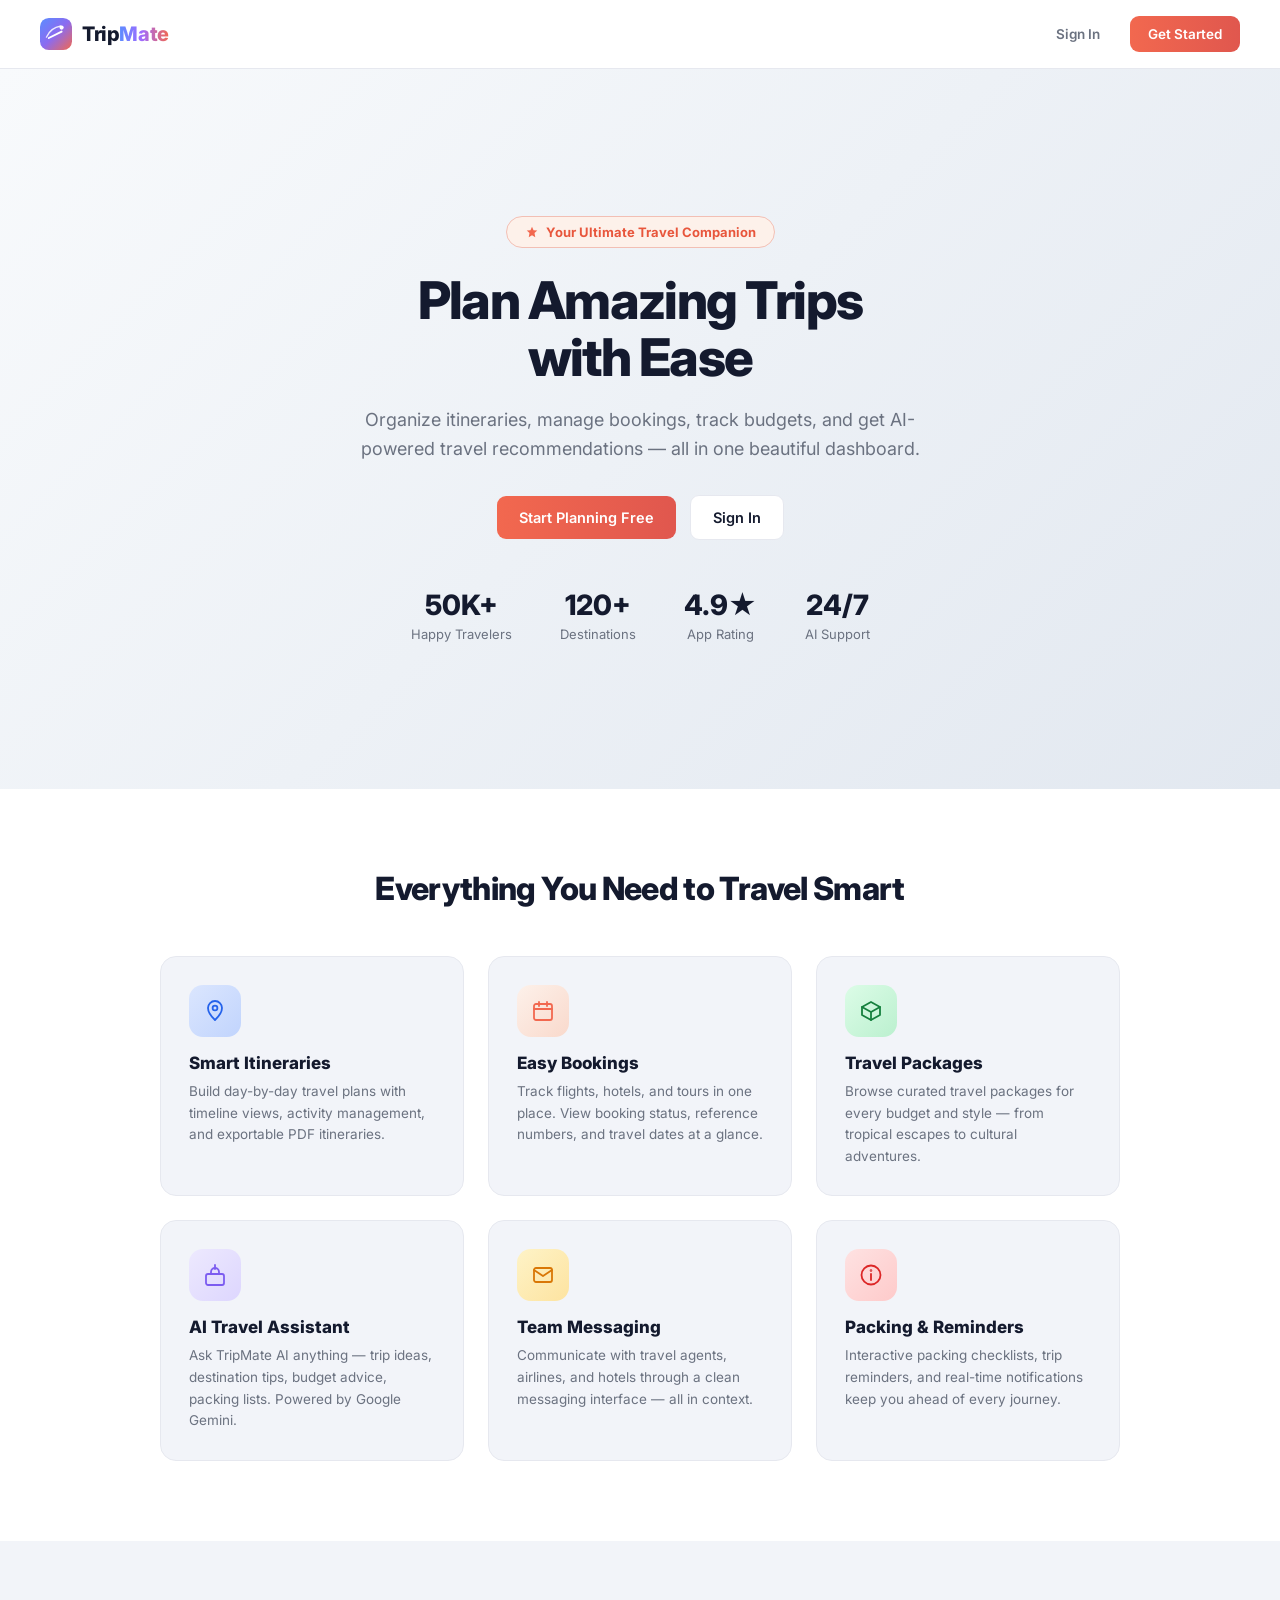
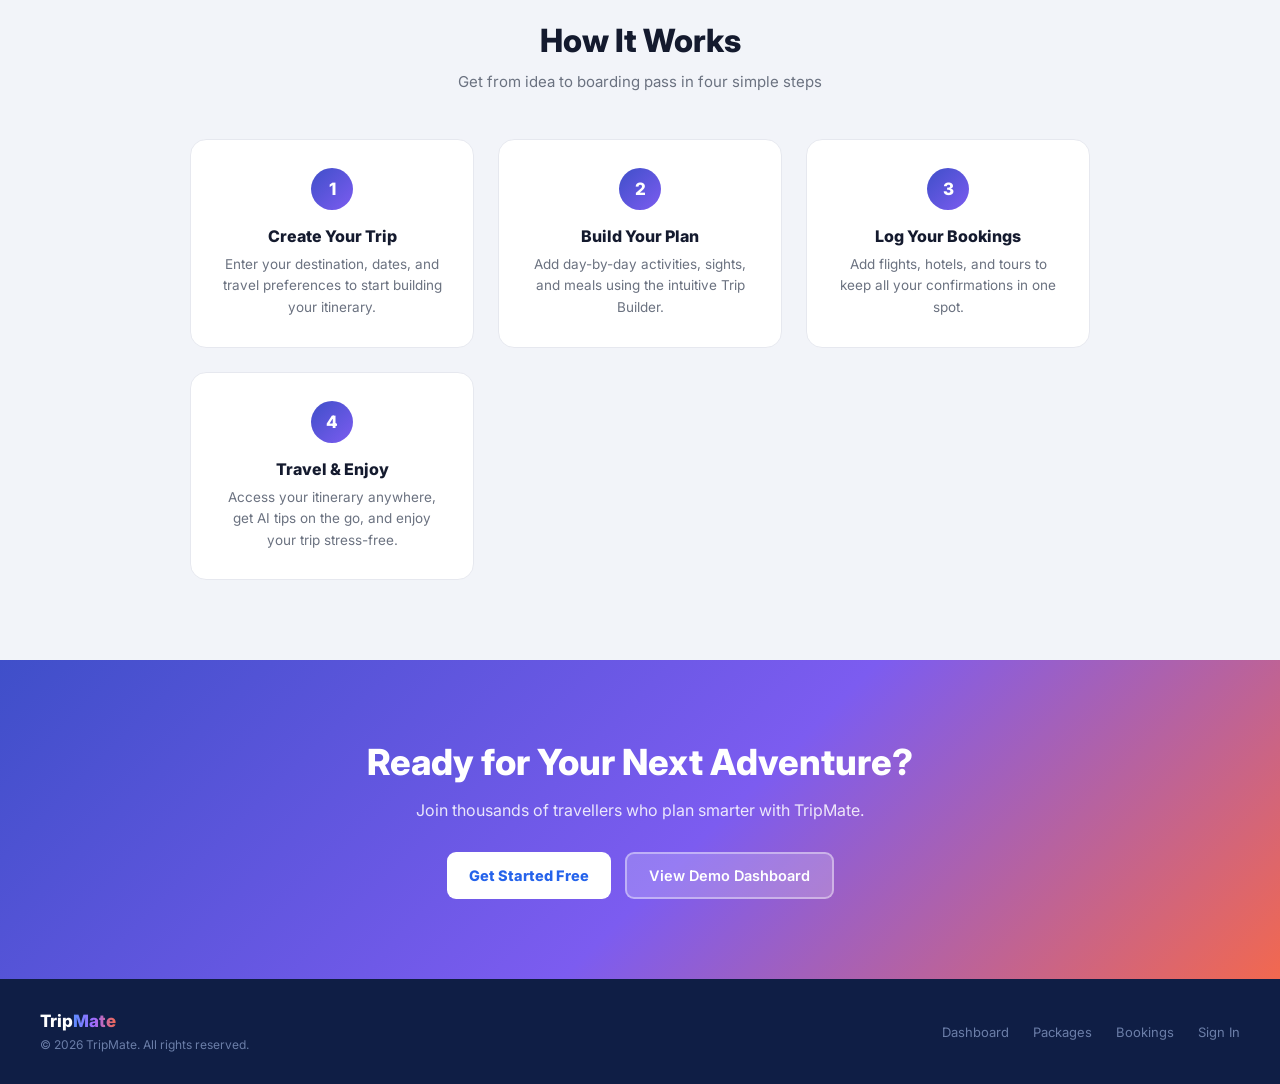
==== index.html @ bfa3a0f1 "Add files via upload" ====
<!DOCTYPE html>
<html lang="en">
<head>
<meta charset="UTF-8">
<meta name="viewport" content="width=device-width, initial-scale=1.0">
<title>TripMate — Plan Amazing Trips with Ease</title>
<link rel="stylesheet" href="css/styles.css">
<style>
  body { background: #fff; }
  .hero-section { min-height: 80vh; display: flex; align-items: center; justify-content: center; }
  .hero-inner { max-width: 640px; width: 100%; }
  .stats-row { display: flex; justify-content: center; gap: 48px; margin-top: 48px; flex-wrap: wrap; }
  .stat-item { text-align: center; }
  .stat-item .num { font-size: 28px; font-weight: 800; color: var(--text); }
  .stat-item .lbl { font-size: 13px; color: var(--text-muted); margin-top: 4px; }
  .how-section { padding: 80px 40px; background: var(--bg); }
  .how-section h2 { font-size: 32px; font-weight: 800; text-align: center; margin-bottom: 12px; }
  .how-sub { text-align: center; color: var(--text-muted); font-size: 15px; margin-bottom: 48px; }
  .steps-grid { display: grid; grid-template-columns: repeat(auto-fit, minmax(220px, 1fr)); gap: 24px; max-width: 900px; margin: 0 auto; }
  .step-card { background: #fff; border-radius: var(--radius-lg); padding: 28px; border: 1px solid var(--border); text-align: center; }
  .step-num { width: 42px; height: 42px; border-radius: 50%; background: linear-gradient(135deg,#3f4fc9,#7c5cf0); color: #fff; font-size: 17px; font-weight: 800; display: flex; align-items: center; justify-content: center; margin: 0 auto 16px; }
  .step-card h3 { font-size: 16px; font-weight: 800; margin-bottom: 8px; }
  .step-card p { font-size: 13.5px; color: var(--text-muted); line-height: 1.6; }
  .cta-section { padding: 80px 40px; background: linear-gradient(135deg,#3f4fc9,#7c5cf0 55%,#f2684f); text-align: center; color: #fff; }
  .cta-section h2 { font-size: 36px; font-weight: 800; margin-bottom: 16px; }
  .cta-section p { font-size: 16px; opacity: .85; margin-bottom: 32px; }
  .cta-section .btn-coral { background: rgba(255,255,255,.2); color: #fff; border: 2px solid rgba(255,255,255,.4); }
  .cta-section .btn-coral:hover { background: rgba(255,255,255,.3); }
  @media (max-width: 768px) { .hero-section { padding: 60px 24px; min-height: auto; } .how-section, .cta-section { padding: 60px 24px; } .stats-row { gap: 28px; } .hero-h1 { font-size: 38px; } }
  @media (max-width: 480px) { .hero-h1 { font-size: 30px; } }
</style>
</head>
<body>

<!-- NAV -->
<nav class="landing-nav">
  <div class="landing-logo">
    <svg viewBox="0 0 40 40" width="32" height="32"><defs><linearGradient id="lg" x1="0" y1="0" x2="1" y2="1"><stop offset="0" stop-color="#5b8dff"/><stop offset=".5" stop-color="#8b6bf0"/><stop offset="1" stop-color="#f2684f"/></linearGradient></defs><rect width="40" height="40" rx="11" fill="url(#lg)"/><path d="M8 24c4-9 12-13 18-14" stroke="#fff" stroke-width="1.6" fill="none" stroke-linecap="round" opacity=".85"/><circle cx="27" cy="12" r="2.6" fill="#fff"/><path d="M11 25l16-8" stroke="#fff" stroke-width="2.4" stroke-linecap="round"/></svg>
    <span><span class="trip">Trip</span><span class="mate">Mate</span></span>
  </div>
  <div style="display:flex;align-items:center;gap:12px">
    <a href="login.html" class="btn btn-ghost">Sign In</a>
    <a href="signup.html" class="btn btn-coral">Get Started</a>
  </div>
</nav>

<!-- HERO -->
<section class="hero-section">
  <div class="hero-inner" style="text-align:center;padding:0 24px">
    <div class="hero-badge anim-fade">
      <svg style="width:14px;height:14px;fill:#f2684f" viewBox="0 0 24 24"><path d="m12 3 2.6 5.9L21 9.6l-4.7 4.3L17.6 21 12 17.7 6.4 21l1.3-7.1L3 9.6l6.4-.7z"/></svg>
      Your Ultimate Travel Companion
    </div>
    <h1 class="hero-h1 anim-fade-up">Plan Amazing Trips<br>with Ease</h1>
    <p class="hero-sub anim-fade-up delay-1">Organize itineraries, manage bookings, track budgets, and get AI-powered travel recommendations — all in one beautiful dashboard.</p>
    <div class="hero-ctas anim-fade-up delay-2">
      <a href="signup.html" class="btn btn-coral btn-lg">Start Planning Free</a>
      <a href="login.html"  class="btn btn-outline btn-lg">Sign In</a>
    </div>
    <div class="stats-row anim-fade-up delay-3">
      <div class="stat-item"><div class="num">50K+</div><div class="lbl">Happy Travelers</div></div>
      <div class="stat-item"><div class="num">120+</div><div class="lbl">Destinations</div></div>
      <div class="stat-item"><div class="num">4.9★</div><div class="lbl">App Rating</div></div>
      <div class="stat-item"><div class="num">24/7</div><div class="lbl">AI Support</div></div>
    </div>
  </div>
</section>

<!-- FEATURES -->
<section class="features-section">
  <h2>Everything You Need to Travel Smart</h2>
  <div class="features-grid">
    <div class="feature-card anim-fade-up delay-1">
      <div class="feature-icon" style="background:linear-gradient(135deg,#dbe6fe,#c1d4fd)">
        <svg class="icon" style="stroke:var(--blue-600)" viewBox="0 0 24 24"><path d="M12 21s7-6.6 7-12a7 7 0 1 0-14 0c0 5.4 7 12 7 12z"/><circle cx="12" cy="9" r="2.4"/></svg>
      </div>
      <h3>Smart Itineraries</h3>
      <p>Build day-by-day travel plans with timeline views, activity management, and exportable PDF itineraries.</p>
    </div>
    <div class="feature-card anim-fade-up delay-2">
      <div class="feature-icon" style="background:linear-gradient(135deg,#fdf1ea,#f9d9cc)">
        <svg class="icon" style="stroke:var(--coral-500)" viewBox="0 0 24 24"><rect x="3" y="5" width="18" height="16" rx="2"/><path d="M16 3v4M8 3v4M3 10h18"/></svg>
      </div>
      <h3>Easy Bookings</h3>
      <p>Track flights, hotels, and tours in one place. View booking status, reference numbers, and travel dates at a glance.</p>
    </div>
    <div class="feature-card anim-fade-up delay-3">
      <div class="feature-icon" style="background:linear-gradient(135deg,#dcfce7,#bbf0cf)">
        <svg class="icon" style="stroke:var(--green-600)" viewBox="0 0 24 24"><path d="M21 8 12 3 3 8v8l9 5 9-5V8z"/><path d="M3 8l9 5 9-5M12 13v8"/></svg>
      </div>
      <h3>Travel Packages</h3>
      <p>Browse curated travel packages for every budget and style — from tropical escapes to cultural adventures.</p>
    </div>
    <div class="feature-card anim-fade-up delay-1">
      <div class="feature-icon" style="background:linear-gradient(135deg,#ede9fe,#ddd6fe)">
        <svg class="icon" style="stroke:#7c5cf0;stroke-width:1.8;fill:none" viewBox="0 0 24 24"><rect x="3" y="11" width="18" height="11" rx="2"/><path d="M12 2v4M8 11V9a4 4 0 0 1 8 0v2"/></svg>
      </div>
      <h3>AI Travel Assistant</h3>
      <p>Ask TripMate AI anything — trip ideas, destination tips, budget advice, packing lists. Powered by Google Gemini.</p>
    </div>
    <div class="feature-card anim-fade-up delay-2">
      <div class="feature-icon" style="background:linear-gradient(135deg,#fef3c7,#fde3a0)">
        <svg class="icon" style="stroke:var(--amber-600)" viewBox="0 0 24 24"><rect x="3" y="5" width="18" height="14" rx="2"/><path d="m3 7 9 6 9-6"/></svg>
      </div>
      <h3>Team Messaging</h3>
      <p>Communicate with travel agents, airlines, and hotels through a clean messaging interface — all in context.</p>
    </div>
    <div class="feature-card anim-fade-up delay-3">
      <div class="feature-icon" style="background:linear-gradient(135deg,#fee2e2,#fecaca)">
        <svg class="icon" style="stroke:var(--red-600)" viewBox="0 0 24 24"><circle cx="12" cy="12" r="9.5"/><path d="M12 11v6"/><circle cx="12" cy="7.5" r=".4" fill="currentColor"/></svg>
      </div>
      <h3>Packing & Reminders</h3>
      <p>Interactive packing checklists, trip reminders, and real-time notifications keep you ahead of every journey.</p>
    </div>
  </div>
</section>

<!-- HOW IT WORKS -->
<section class="how-section">
  <h2>How It Works</h2>
  <p class="how-sub">Get from idea to boarding pass in four simple steps</p>
  <div class="steps-grid">
    <div class="step-card anim-fade-up delay-1">
      <div class="step-num">1</div>
      <h3>Create Your Trip</h3>
      <p>Enter your destination, dates, and travel preferences to start building your itinerary.</p>
    </div>
    <div class="step-card anim-fade-up delay-2">
      <div class="step-num">2</div>
      <h3>Build Your Plan</h3>
      <p>Add day-by-day activities, sights, and meals using the intuitive Trip Builder.</p>
    </div>
    <div class="step-card anim-fade-up delay-3">
      <div class="step-num">3</div>
      <h3>Log Your Bookings</h3>
      <p>Add flights, hotels, and tours to keep all your confirmations in one spot.</p>
    </div>
    <div class="step-card anim-fade-up delay-4">
      <div class="step-num">4</div>
      <h3>Travel & Enjoy</h3>
      <p>Access your itinerary anywhere, get AI tips on the go, and enjoy your trip stress-free.</p>
    </div>
  </div>
</section>

<!-- CTA BANNER -->
<section class="cta-section">
  <h2>Ready for Your Next Adventure?</h2>
  <p>Join thousands of travellers who plan smarter with TripMate.</p>
  <div style="display:flex;justify-content:center;gap:14px;flex-wrap:wrap">
    <a href="signup.html" class="btn btn-lg" style="background:#fff;color:var(--blue-600);font-weight:800">Get Started Free</a>
    <a href="dashboard.html" class="btn btn-lg btn-coral">View Demo Dashboard</a>
  </div>
</section>

<!-- FOOTER -->
<footer class="landing-footer">
  <div>
    <span class="logo-text" style="font-size:17px;font-weight:800"><span class="trip">Trip</span><span class="mate">Mate</span></span>
    <div style="margin-top:6px;font-size:12px">© 2026 TripMate. All rights reserved.</div>
  </div>
  <div style="display:flex;gap:24px;flex-wrap:wrap">
    <a href="dashboard.html" style="color:#6b7ea8;font-size:13px">Dashboard</a>
    <a href="packages.html"  style="color:#6b7ea8;font-size:13px">Packages</a>
    <a href="bookings.html"  style="color:#6b7ea8;font-size:13px">Bookings</a>
    <a href="login.html"     style="color:#6b7ea8;font-size:13px">Sign In</a>
  </div>
</footer>

</body>
</html>
---- css/styles.css ----
/* ===== TripMate Static — Full Design System ===== */
@import url('https://fonts.googleapis.com/css2?family=Inter:wght@400;500;600;700;800&display=swap');

:root {
  --navy-900: #0f1e45;
  --navy-800: #16234a;
  --navy-700: #1b2d5c;
  --blue-600: #2563eb;
  --blue-500: #3b82f6;
  --blue-100: #dbe6fe;
  --coral-500: #f2684f;
  --coral-600: #e8563c;
  --coral-50:  #fdf1ea;
  --amber-600: #d97706;
  --amber-50:  #fef3c7;
  --green-600: #15803d;
  --green-50:  #dcfce7;
  --red-600:   #dc2626;
  --red-50:    #fee2e2;
  --bg:        #f2f4f9;
  --card:      #ffffff;
  --border:    #e6e8ef;
  --text:      #141a2e;
  --text-muted:#6b7280;
  --text-faint:#9aa1b0;
  --radius-lg: 16px;
  --radius-md: 10px;
  --radius-sm: 7px;
  --shadow-card: 0 1px 2px rgba(16,24,54,.04), 0 1px 12px rgba(16,24,54,.05);
  --shadow-pop:  0 12px 32px rgba(16,24,54,.14);
  --sidebar-w:   232px;
}

*, *::before, *::after { box-sizing: border-box; }
html, body { margin: 0; padding: 0; }
body {
  font-family: 'Inter', -apple-system, BlinkMacSystemFont, 'Segoe UI', Roboto, Helvetica, Arial, sans-serif;
  background: var(--bg);
  color: var(--text);
  -webkit-font-smoothing: antialiased;
}
a { color: inherit; text-decoration: none; }
button { font-family: inherit; cursor: pointer; }
input, select, textarea { font-family: inherit; }
ul { list-style: none; margin: 0; padding: 0; }
h1, h2, h3, h4, p { margin: 0; }
svg { display: block; }

.icon { width: 19px; height: 19px; stroke: currentColor; fill: none; stroke-width: 1.8; stroke-linecap: round; stroke-linejoin: round; }

/* ===== App shell ===== */
.app-shell { display: flex; min-height: 100vh; }
.mobile-header { display: none; }

/* Sidebar */
.sidebar {
  width: var(--sidebar-w); min-width: var(--sidebar-w);
  background: var(--navy-900); color: #c9d2ef;
  display: flex; flex-direction: column;
  padding: 22px 18px;
  position: sticky; top: 0; height: 100vh;
}
.sidebar-logo { display: flex; align-items: center; gap: 10px; padding: 4px 6px 26px; }
.sidebar-logo img { width: 38px; height: 38px; border-radius: 10px; }
.sidebar-logo-text { font-size: 19px; font-weight: 800; letter-spacing: -.02em; line-height: 1; }
.sidebar-logo-text .trip { color: #fff; }
.sidebar-logo-text .mate {
  background: linear-gradient(90deg,#5b8dff 0%,#a06bff 45%,#f2684f 100%);
  -webkit-background-clip: text; background-clip: text; color: transparent;
}
.sidebar-tagline { font-size: 9px; letter-spacing: .14em; color: #5f6d99; margin-top: 2px; }

.nav-list { display: flex; flex-direction: column; gap: 2px; margin-top: 6px; }
.nav-item {
  display: flex; align-items: center; gap: 11px;
  padding: 10px 12px; border-radius: 9px;
  font-size: 14.5px; font-weight: 500; color: #aab4d6;
  transition: background .15s, color .15s, padding-left .16s;
}
.nav-item .icon { width: 18px; height: 18px; stroke: #aab4d6; }
.nav-item:hover { background: #182552; color: #fff; padding-left: 16px; }
.nav-item:hover .icon { stroke: #fff; }
.nav-item.active { background: var(--blue-600); color: #fff; font-weight: 600; }
.nav-item.active .icon { stroke: #fff; }
.nav-badge { background: linear-gradient(90deg,#5b8dff,#f2684f); color: #fff; font-size: 9px; font-weight: 800; padding: 2px 6px; border-radius: 99px; margin-left: 4px; }

.sidebar-spacer { flex: 1; }
.sidebar-help {
  display: flex; align-items: center; gap: 9px; color: var(--coral-500);
  font-size: 13.5px; font-weight: 600; padding: 16px 12px;
  border-top: 1px solid #22305e; margin-top: 6px;
  cursor: pointer; background: none; border-left: none; border-right: none; border-bottom: none; width: 100%; text-align: left;
}
.sidebar-help .icon { stroke: var(--coral-500); width: 17px; height: 17px; }
.sidebar-profile { display: flex; align-items: center; gap: 10px; padding: 0 4px; }
.sidebar-avatar { width: 34px; height: 34px; border-radius: 50%; background: #2a3768; flex-shrink: 0; display: flex; align-items: center; justify-content: center; color: #fff; font-size: 13px; font-weight: 700; overflow: hidden; }
.sidebar-avatar img { width: 100%; height: 100%; object-fit: cover; }
.sidebar-profile-name { font-size: 13.5px; font-weight: 600; color: #fff; flex: 1; }
.sidebar-logout {
  font-size: 11.5px; font-weight: 600; color: #ffb4a5; background: #2a2545;
  border: none; border-radius: 6px; padding: 6px 10px;
  transition: background .16s, color .16s;
}
.sidebar-logout:hover { background: #3d2d6e; color: #fff; }

/* Main column */
.main-col { flex: 1; min-width: 0; display: flex; flex-direction: column; }

/* Topbar */
.topbar {
  background: #fff; border-bottom: 1px solid var(--border);
  display: flex; align-items: center; gap: 20px;
  padding: 16px 32px; position: sticky; top: 0; z-index: 20;
}
.topbar-search { flex: 1; max-width: 520px; position: relative; }
.topbar-search input {
  width: 100%; padding: 10px 16px 10px 40px;
  border: 1.5px solid var(--coral-500); border-radius: 10px;
  background: var(--coral-50); font-size: 13.5px; color: var(--text); outline: none;
}
.topbar-search input::placeholder { color: #b79c8f; }
.topbar-search .icon { position: absolute; left: 13px; top: 50%; transform: translateY(-50%); width: 16px; height: 16px; stroke: #9a7a6c; }
.topbar-actions { display: flex; align-items: center; gap: 16px; margin-left: auto; }
.topbar-icon-btn {
  width: 38px; height: 38px; border-radius: 50%; display: flex; align-items: center; justify-content: center;
  border: 1.5px solid var(--border); background: #fff; position: relative; color: var(--text-muted);
  transition: background .16s, transform .16s;
}
.topbar-icon-btn:hover { background: #f4f5f8; transform: scale(1.08); }
.topbar-icon-btn.bell { border-color: transparent; color: var(--coral-500); }
.topbar-icon-btn.bell .icon { stroke: var(--coral-500); }
.topbar-icon-btn.help { border-color: var(--blue-500); color: var(--blue-600); }
.topbar-icon-btn.help .icon { stroke: var(--blue-600); }
.topbar-dot { position: absolute; top: 6px; right: 7px; width: 7px; height: 7px; border-radius: 50%; background: var(--coral-500); border: 1.5px solid #fff; }

/* Search results */
.search-results {
  position: absolute; top: calc(100% + 8px); left: 0; right: 0;
  background: #fff; border: 1.5px solid var(--border); border-radius: 12px;
  box-shadow: var(--shadow-pop); z-index: 200; max-height: 320px; overflow-y: auto;
  display: none;
}
.search-results.open { display: block; }
.search-result-item {
  display: flex; align-items: center; gap: 12px; padding: 12px 16px;
  cursor: pointer; transition: background .14s; font-size: 13.5px;
}
.search-result-item:hover { background: var(--coral-50); }
.search-result-item .icon { width: 16px; height: 16px; stroke: var(--text-muted); flex-shrink: 0; }

/* Buttons */
.btn {
  display: inline-flex; align-items: center; gap: 7px; justify-content: center;
  border: none; border-radius: 9px; padding: 10px 18px; font-size: 13.5px; font-weight: 600;
  cursor: pointer; white-space: nowrap;
  transition: background .18s, box-shadow .18s, transform .14s, opacity .18s, filter .18s;
}
.btn .icon { width: 15px; height: 15px; }
.btn:hover  { transform: translateY(-1px); box-shadow: 0 4px 14px rgba(16,24,54,.13); }
.btn:active { transform: translateY(0); box-shadow: none; }
.btn-primary { background: var(--blue-600); color: #fff; }
.btn-primary:hover { background: #1d4fd1; }
.btn-coral { background: linear-gradient(90deg,var(--coral-500),#e0574e); color: #fff; }
.btn-coral:hover { filter: brightness(1.06); }
.btn-outline { background: #fff; border: 1.5px solid var(--border); color: var(--text); }
.btn-outline:hover { border-color: var(--blue-500); color: var(--blue-600); background: #f5f8ff; }
.btn-outline-blue { background: #fff; border: 1.5px solid var(--blue-500); color: var(--blue-600); }
.btn-outline-blue:hover { background: var(--blue-100); }
.btn-ghost { background: transparent; color: var(--text-muted); font-weight: 600; }
.btn-danger { background: #dc2626; color: #fff; }
.btn-danger:hover { background: #b91c1c; }
.btn-sm { padding: 7px 13px; font-size: 12.5px; }
.btn-lg { padding: 13px 22px; font-size: 14.5px; }
.btn-block { width: 100%; }
.btn[disabled] { opacity: .55; cursor: not-allowed; }

/* Page container */
.page { padding: 28px 32px 60px; max-width: 1600px; }
.page-breadcrumb { font-size: 12.5px; color: var(--text-faint); margin-bottom: 6px; display: flex; align-items: center; gap: 6px; }
.page-breadcrumb a:hover { color: var(--blue-600); }
.page-breadcrumb .current { color: var(--blue-600); font-weight: 600; }
.page-title { font-size: 25px; font-weight: 800; letter-spacing: -.02em; margin-bottom: 22px; }

/* Cards */
.card { background: var(--card); border-radius: var(--radius-lg); box-shadow: var(--shadow-card); border: 1px solid var(--border); transition: box-shadow .22s, transform .22s, border-color .22s; }
.card-pad { padding: 22px 24px; }
.card-hover:hover { box-shadow: 0 8px 28px rgba(16,24,54,.13); transform: translateY(-2px); border-color: #d0d5e8; }

/* Grid helpers */
.grid { display: grid; gap: 20px; }
.g-2col { grid-template-columns: 2.15fr 1fr; }
.g-3 { grid-template-columns: repeat(3, 1fr); }
.stack { display: flex; flex-direction: column; gap: 20px; }
.row { display: flex; }
.row-between { display: flex; align-items: center; justify-content: space-between; }
.row-gap { display: flex; align-items: center; gap: 10px; }

/* Badges */
.badge {
  display: inline-flex; align-items: center; gap: 5px; padding: 4px 12px; border-radius: 999px;
  font-size: 12px; font-weight: 700; border: 1.3px solid transparent;
  transition: filter .14s, transform .14s;
}
.badge-green  { background: var(--green-50);  color: var(--green-600);  border-color: #bbf0cf; }
.badge-amber  { background: var(--amber-50);  color: var(--amber-600);  border-color: #fde3a0; }
.badge-red    { background: var(--red-50);    color: var(--red-600);    border-color: #f8c9c9; }
.badge-blue   { background: var(--blue-100);  color: var(--blue-600);   border-color: #c1d4fd; }
.badge-outline { background: #fff; border-color: var(--coral-500); color: var(--coral-600); }

/* Forms */
.field { display: flex; flex-direction: column; gap: 6px; margin-bottom: 16px; }
.field label { font-size: 12.5px; font-weight: 600; color: #374151; }
.field .req { color: var(--coral-500); }
.field input, .field select, .field textarea {
  border: 1.4px solid var(--border); border-radius: 9px; padding: 11px 13px;
  font-size: 13.5px; outline: none; color: var(--text); background: #fff; width: 100%;
}
.field input:focus, .field select:focus, .field textarea:focus {
  border-color: var(--blue-500); box-shadow: 0 0 0 3px rgba(37,99,235,.12);
  transition: border-color .15s, box-shadow .15s;
}
.field-row { display: grid; grid-template-columns: 1fr 1fr; gap: 16px; }
.help-text { font-size: 11.5px; color: var(--text-faint); }
.checkbox-row { display: flex; align-items: center; gap: 8px; font-size: 13px; color: var(--text-muted); }
.checkbox-row input { width: 15px; height: 15px; accent-color: var(--blue-600); }

/* Tabs */
.tabs { display: flex; gap: 26px; border-bottom: 1px solid var(--border); margin-bottom: 22px; overflow-x: auto; }
.tab { padding: 0 2px 12px; font-size: 13.5px; font-weight: 600; color: var(--text-faint); border-bottom: 2.5px solid transparent; background: none; border-top: none; border-left: none; border-right: none; white-space: nowrap; flex-shrink: 0; cursor: pointer; transition: color .16s, border-color .16s; }
.tab.active { color: var(--coral-500); border-color: var(--coral-500); }
.tab:hover:not(.active) { color: var(--text); }
.pill-tabs { display: flex; gap: 6px; background: #e9ecf4; padding: 4px; border-radius: 10px; width: max-content; max-width: 100%; overflow-x: auto; }
.pill-tab { padding: 8px 16px; border-radius: 8px; font-size: 13px; font-weight: 600; color: var(--text-muted); background: none; border: none; white-space: nowrap; flex-shrink: 0; cursor: pointer; transition: background .16s, color .16s, transform .14s; }
.pill-tab.active { background: var(--blue-600); color: #fff; }
.pill-tab:not(.active):hover { background: #fff; color: var(--text); transform: scale(1.03); }

/* Table */
.table { width: 100%; border-collapse: collapse; }
.table th { text-align: left; font-size: 11.5px; color: var(--text-faint); font-weight: 600; padding: 14px 14px 10px; border-bottom: 1px solid var(--border); }
.table td { padding: 16px 14px; font-size: 13.5px; border-bottom: 1px solid var(--border); vertical-align: middle; }
.table tr:last-child td { border-bottom: none; }
.table tbody tr { transition: background .14s; cursor: default; }
.table tbody tr:hover { background: #f7f8fc; }
.table-icon-btn { width: 30px; height: 30px; border-radius: 8px; border: 1px solid var(--border); background: #fff; display: inline-flex; align-items: center; justify-content: center; color: var(--text-muted); margin-left: 5px; cursor: pointer; transition: background .14s, border-color .14s, transform .14s; }
.table-icon-btn:hover { background: var(--blue-100); border-color: var(--blue-500); color: var(--blue-600); transform: scale(1.12); }
.table-responsive { overflow-x: auto; -webkit-overflow-scrolling: touch; border-radius: var(--radius-md); }

/* Accordion */
.acc-item { background: var(--coral-50); border-radius: var(--radius-md); margin-bottom: 14px; overflow: hidden; }
.acc-head { display: flex; align-items: center; gap: 10px; padding: 18px 22px; cursor: pointer; background: none; border: none; width: 100%; text-align: left; transition: background .16s; }
.acc-head:hover { background: rgba(0,0,0,.03); }
.acc-head .day-label { font-weight: 700; font-size: 14.5px; }
.acc-head .day-title { font-weight: 700; font-size: 14.5px; color: #3d3428; }
.acc-head .day-date { font-size: 12.5px; color: var(--text-faint); margin-left: 4px; }
.acc-head .chev { margin-left: auto; color: #7c6a55; transition: transform .18s; }
.acc-item.open .chev { transform: rotate(180deg); }
.acc-body { max-height: 0; overflow: hidden; transition: max-height .28s cubic-bezier(.4,0,.2,1); }
.acc-item.open .acc-body { max-height: 1200px; }
.timeline { padding: 6px 22px 20px; }
.tl-row { display: flex; gap: 16px; position: relative; padding-bottom: 22px; }
.tl-row:last-child { padding-bottom: 2px; }
.tl-time { width: 66px; flex-shrink: 0; font-size: 12.5px; font-weight: 700; color: #3d3428; padding-top: 2px; }
.tl-rail { display: flex; flex-direction: column; align-items: center; width: 16px; flex-shrink: 0; }
.tl-dot { width: 9px; height: 9px; border-radius: 50%; background: var(--blue-500); margin-top: 5px; flex-shrink: 0; animation: pulse-dot 2.4s ease-in-out infinite; }
.tl-line { width: 1.5px; flex: 1; background: #d8cdbd; margin-top: 2px; }
.tl-icon { width: 30px; height: 30px; border-radius: 50%; background: #fff; display: flex; align-items: center; justify-content: center; flex-shrink: 0; }
.tl-icon .icon { width: 15px; height: 15px; stroke: var(--blue-600); }
.tl-body h4 { font-size: 13.5px; font-weight: 700; margin-bottom: 3px; }
.tl-body p { font-size: 12.5px; color: var(--text-muted); line-height: 1.5; }
.tl-body .loc { color: var(--coral-600); font-weight: 600; }

/* Toggle switch */
.switch { position: relative; width: 40px; height: 22px; flex-shrink: 0; }
.switch input { opacity: 0; width: 0; height: 0; position: absolute; }
.switch .track { position: absolute; inset: 0; background: #d7dae3; border-radius: 999px; transition: .15s; cursor: pointer; }
.switch .thumb { position: absolute; top: 2px; left: 2px; width: 18px; height: 18px; background: #fff; border-radius: 50%; transition: .15s; box-shadow: 0 1px 3px rgba(0,0,0,.2); pointer-events: none; }
.switch input:checked + .track { background: var(--coral-500); }
.switch input:checked ~ .thumb, .switch input:checked + .track + .thumb { transform: translateX(18px); }

/* Misc utility */
.muted { color: var(--text-muted); }
.faint { color: var(--text-faint); }
.small { font-size: 12.5px; }
.divider { height: 1px; background: var(--border); margin: 20px 0; }
.avatar-circ { border-radius: 50%; background: var(--border); flex-shrink: 0; }
.center-page { min-height: 100vh; display: flex; align-items: center; justify-content: center; }
.stars { display: flex; gap: 2px; }
.stars .icon { width: 15px; height: 15px; }
.star-on { fill: #f5a524; stroke: #f5a524; }
.star-off { fill: none; stroke: #d8dae3; }

/* ===== Animations ===== */
@keyframes fadeInUp { from { opacity:0; transform:translateY(18px); } to { opacity:1; transform:translateY(0); } }
@keyframes fadeIn   { from { opacity:0; } to { opacity:1; } }
@keyframes slideInRight { from { opacity:0; transform:translateX(24px); } to { opacity:1; transform:translateX(0); } }
@keyframes scaleIn  { from { opacity:0; transform:scale(.93); } to { opacity:1; transform:scale(1); } }
@keyframes pulse-dot { 0%,100%{opacity:1;transform:scale(1)} 50%{opacity:.6;transform:scale(1.35)} }
@keyframes shimmer  { 0%{background-position:-400px 0} 100%{background-position:400px 0} }
@keyframes spin     { to { transform: rotate(360deg); } }
@keyframes count-up { from { opacity:0; transform:translateY(8px); } to { opacity:1; transform:translateY(0); } }
@keyframes chatSlideUp { from { opacity:0; transform:translateY(20px) scale(.97); } to { opacity:1; transform:translateY(0) scale(1); } }
@keyframes bounce-dot { 0%,80%,100%{transform:translateY(0)} 40%{transform:translateY(-6px)} }

.anim-fade-up  { animation: fadeInUp .42s cubic-bezier(.22,.68,0,1.2) both; }
.anim-fade     { animation: fadeIn .35s ease both; }
.anim-slide-r  { animation: slideInRight .38s cubic-bezier(.22,.68,0,1.2) both; }
.anim-scale    { animation: scaleIn .32s cubic-bezier(.22,.68,0,1.2) both; }
.delay-1 { animation-delay:.06s } .delay-2 { animation-delay:.12s }
.delay-3 { animation-delay:.18s } .delay-4 { animation-delay:.24s }
.delay-5 { animation-delay:.30s } .delay-6 { animation-delay:.36s }

/* ===== Global Modal System ===== */
.tm-modal-overlay {
  display: none; position: fixed; inset: 0;
  background: rgba(10,18,48,.52); z-index: 500;
  align-items: center; justify-content: center;
  padding: 20px; backdrop-filter: blur(3px);
}
.tm-modal-overlay.open { display: flex !important; animation: fadeIn .2s ease; }
.tm-modal {
  background: #fff; border-radius: 20px; padding: 32px;
  width: 100%; max-width: 480px;
  box-shadow: 0 24px 64px rgba(10,18,48,.22);
  animation: scaleIn .28s cubic-bezier(.22,.68,0,1.2);
  position: relative; max-height: 90vh; overflow-y: auto;
}
.tm-modal-wide { max-width: 620px; }
.tm-modal-xl   { max-width: 780px; }
.tm-modal-close {
  position: absolute; top: 16px; right: 18px;
  background: var(--bg); border: none; width: 30px; height: 30px;
  border-radius: 50%; display: flex; align-items: center; justify-content: center;
  cursor: pointer; color: var(--text-muted); font-size: 18px;
  transition: background .15s, transform .15s;
}
.tm-modal-close:hover { background: #e8eaf0; transform: scale(1.1); }
.tm-modal-icon { width: 52px; height: 52px; border-radius: 14px; display: flex; align-items: center; justify-content: center; margin-bottom: 18px; }
.tm-modal-icon .icon { width: 24px; height: 24px; }
.tm-modal-h { font-size: 19px; font-weight: 800; margin-bottom: 6px; }
.tm-modal-sub { font-size: 13px; color: var(--text-muted); margin-bottom: 22px; line-height: 1.6; }
.tm-modal-footer { display: flex; align-items: center; justify-content: flex-end; gap: 10px; margin-top: 22px; }

/* Skeleton loader */
.skeleton { background: linear-gradient(90deg,#eceef4 25%,#f6f7fb 50%,#eceef4 75%); background-size: 400px 100%; animation: shimmer 1.4s infinite linear; border-radius: 6px; }

/* Toast notifications */
.tm-toast-wrap { position: fixed; bottom: 24px; right: 24px; z-index: 600; display: flex; flex-direction: column; gap: 10px; pointer-events: none; }
.tm-toast {
  background: #fff; border-radius: 12px; padding: 14px 18px; font-size: 13.5px; font-weight: 600;
  box-shadow: 0 8px 28px rgba(16,24,54,.18); display: flex; align-items: center; gap: 10px;
  border-left: 4px solid var(--blue-600);
  animation: slideInRight .32s cubic-bezier(.22,.68,0,1.2);
  pointer-events: all; min-width: 220px; max-width: 320px;
}
.tm-toast.success { border-color: var(--green-600); }
.tm-toast.error   { border-color: var(--red-600); }
.tm-toast.warning { border-color: var(--amber-600); }
.tm-toast .toast-icon { width: 18px; height: 18px; flex-shrink: 0; }
.tm-toast.success .toast-icon { color: var(--green-600); }
.tm-toast.error   .toast-icon { color: var(--red-600); }
.tm-toast.warning { color: var(--amber-600); }
.tm-toast.info    .toast-icon { color: var(--blue-600); }

/* ===== Chatbot ===== */
.chat-fab {
  position: fixed; bottom: 28px; right: 28px; z-index: 400;
  width: 54px; height: 54px; border-radius: 50%;
  background: linear-gradient(135deg,#3f4fc9,#7c5cf0 55%,#f2684f);
  border: none; cursor: pointer; display: flex; align-items: center; justify-content: center;
  box-shadow: 0 6px 24px rgba(63,79,201,.45); transition: transform .2s, box-shadow .2s;
}
.chat-fab:hover { transform: scale(1.1); box-shadow: 0 10px 32px rgba(63,79,201,.55); }
.chat-fab svg { width: 26px; height: 26px; fill: #fff; }
.chat-fab-badge {
  position: absolute; top: 0; right: 0; width: 16px; height: 16px; border-radius: 50%;
  background: var(--coral-500); border: 2px solid #fff; font-size: 9px; font-weight: 800;
  color: #fff; display: flex; align-items: center; justify-content: center;
}
.chat-window {
  position: fixed; bottom: 96px; right: 28px; z-index: 401;
  width: 380px; height: 560px; background: #fff; border-radius: 20px;
  box-shadow: 0 20px 60px rgba(10,18,48,.22);
  display: flex; flex-direction: column; overflow: hidden;
  animation: chatSlideUp .32s cubic-bezier(.22,.68,0,1.2);
  border: 1px solid var(--border);
}
.chat-window.hidden { display: none !important; }
.chat-win-head {
  background: linear-gradient(135deg,#3f4fc9,#7c5cf0 55%,#f2684f);
  padding: 16px 18px; display: flex; align-items: center; gap: 12px;
}
.chat-win-head-avatar { width: 36px; height: 36px; border-radius: 50%; background: rgba(255,255,255,.2); display: flex; align-items: center; justify-content: center; }
.chat-win-head-avatar svg { width: 20px; height: 20px; fill: #fff; }
.chat-win-title { flex: 1; }
.chat-win-title strong { display: block; font-size: 14px; font-weight: 700; color: #fff; }
.chat-win-title span { font-size: 11.5px; color: rgba(255,255,255,.75); }
.chat-win-close { background: rgba(255,255,255,.18); border: none; width: 28px; height: 28px; border-radius: 50%; display: flex; align-items: center; justify-content: center; cursor: pointer; color: #fff; font-size: 16px; transition: background .15s; }
.chat-win-close:hover { background: rgba(255,255,255,.3); }
.chat-win-body { flex: 1; overflow-y: auto; padding: 16px; display: flex; flex-direction: column; gap: 12px; scroll-behavior: smooth; }
.chat-welcome { text-align: center; padding: 20px 16px; }
.chat-welcome-icon { width: 56px; height: 56px; background: linear-gradient(135deg,#3f4fc9,#7c5cf0); border-radius: 50%; display: flex; align-items: center; justify-content: center; margin: 0 auto 12px; }
.chat-welcome-icon svg { width: 28px; height: 28px; fill: #fff; }
.chat-welcome h4 { font-size: 15px; font-weight: 800; margin-bottom: 6px; }
.chat-welcome p { font-size: 12.5px; color: var(--text-muted); line-height: 1.5; margin-bottom: 16px; }
.chat-chips { display: flex; flex-wrap: wrap; gap: 7px; justify-content: center; }
.chat-chip { background: var(--blue-100); color: var(--blue-600); border: none; border-radius: 99px; padding: 7px 14px; font-size: 12px; font-weight: 600; cursor: pointer; transition: background .15s, transform .14s; }
.chat-chip:hover { background: #c3d8fd; transform: translateY(-1px); }
.chat-msg { max-width: 85%; }
.chat-msg.user { align-self: flex-end; }
.chat-msg.bot  { align-self: flex-start; }
.chat-bubble { padding: 10px 14px; border-radius: 14px; font-size: 13.5px; line-height: 1.55; }
.chat-msg.user .chat-bubble { background: linear-gradient(100deg,#3f63e0,#7c5cf0); color: #fff; border-bottom-right-radius: 4px; }
.chat-msg.bot  .chat-bubble { background: #f1f2f6; color: var(--text); border-bottom-left-radius: 4px; }
.chat-bubble p { margin: 0 0 6px; } .chat-bubble p:last-child { margin-bottom: 0; }
.chat-bubble ul { margin: 6px 0; padding-left: 16px; }
.chat-bubble li { margin-bottom: 4px; list-style: disc; }
.chat-bubble strong { font-weight: 700; }
.chat-bubble em { font-style: italic; }
.chat-bubble h3, .chat-bubble h4 { font-size: 14px; font-weight: 700; margin: 8px 0 4px; }
.chat-time { font-size: 10.5px; color: var(--text-faint); margin-top: 4px; text-align: right; }
.chat-msg.bot .chat-time { text-align: left; }
.typing-indicator { display: flex; gap: 4px; align-items: center; padding: 12px 14px; background: #f1f2f6; border-radius: 14px; border-bottom-left-radius: 4px; width: fit-content; }
.typing-dot { width: 7px; height: 7px; border-radius: 50%; background: var(--text-faint); animation: bounce-dot 1.4s ease infinite; }
.typing-dot:nth-child(2) { animation-delay: .2s; }
.typing-dot:nth-child(3) { animation-delay: .4s; }
.chat-win-foot { padding: 12px 14px; border-top: 1px solid var(--border); }
.chat-input-row { display: flex; align-items: flex-end; gap: 8px; background: var(--bg); border-radius: 12px; padding: 8px 12px; }
.chat-input-row textarea { flex: 1; border: none; background: transparent; outline: none; font-size: 13px; resize: none; max-height: 110px; font-family: inherit; color: var(--text); line-height: 1.5; }
.chat-input-row textarea::placeholder { color: var(--text-faint); }
.chat-send-btn { width: 34px; height: 34px; border-radius: 50%; background: var(--blue-600); border: none; display: flex; align-items: center; justify-content: center; cursor: pointer; flex-shrink: 0; transition: background .15s, transform .14s; }
.chat-send-btn:hover { background: #1d4fd1; transform: scale(1.08); }
.chat-send-btn svg { width: 16px; height: 16px; fill: #fff; }
.chat-clear-btn { background: none; border: none; color: var(--text-faint); font-size: 11px; cursor: pointer; padding: 4px 0; display: flex; align-items: center; gap: 5px; transition: color .15s; }
.chat-clear-btn:hover { color: var(--red-600); }
.chat-win-foot-meta { display: flex; justify-content: space-between; align-items: center; margin-bottom: 8px; }
.chat-footer-note { font-size: 10.5px; color: var(--text-faint); }
.chat-key-hint { font-size: 10.5px; color: var(--text-faint); }

/* ===== Dashboard specific ===== */
.next-trip { background: linear-gradient(120deg,#3f4fc9,#7c5cf0 55%,#f2684f); color: #fff; border-radius: var(--radius-lg); padding: 22px; position: relative; overflow: hidden; cursor: pointer; transition: box-shadow .22s, transform .22s; }
.next-trip:hover { box-shadow: 0 12px 36px rgba(63,79,201,.35); transform: translateY(-2px); }
.next-trip::before { content:""; position:absolute; width:200px; height:200px; border-radius:50%; background:rgba(255,255,255,.06); top:-60px; right:-40px; pointer-events:none; }
.next-trip::after  { content:""; position:absolute; width:120px; height:120px; border-radius:50%; background:rgba(255,255,255,.04); bottom:-30px; left:20px; pointer-events:none; }
.next-trip .label  { font-size:11px; letter-spacing:.1em; color:#e7e6ff; font-weight:700; margin-bottom:8px; position:relative; }
.next-trip h3      { font-size:20px; font-weight:800; margin-bottom:4px; position:relative; }
.next-trip p       { font-size:12.5px; color:#e9e8ff; margin-bottom:16px; position:relative; }
.next-trip-bar     { height:6px; border-radius:99px; background:rgba(255,255,255,.3); margin-bottom:14px; overflow:hidden; position:relative; }
.next-trip-bar span{ display:block; height:100%; background:#fff; border-radius:99px; transition:width 1.2s cubic-bezier(.22,.68,0,1.2); }
.stat-card { display: flex; align-items: center; gap: 14px; cursor: default; }
.stat-dot  { width: 38px; height: 38px; border-radius: 10px; flex-shrink: 0; display: flex; align-items: center; justify-content: center; transition: transform .2s; }
.stat-card:hover .stat-dot { transform: scale(1.18) rotate(6deg); }
.stat-num  { font-size: 22px; font-weight: 800; line-height: 1; animation: count-up .5s cubic-bezier(.22,.68,0,1.2) both; }
.stat-label{ font-size: 12px; color: var(--text-muted); margin-top: 3px; }
.pack-row  { display: flex; align-items: center; gap: 10px; padding: 8px 0; font-size: 13px; cursor: pointer; transition: background .14s, border-radius .14s; border-radius: 8px; padding-left: 4px; margin-left: -4px; }
.pack-row:hover { background: var(--coral-50); }
.pack-row input { width: 16px; height: 16px; accent-color: var(--blue-600); flex-shrink: 0; }
.pack-row.done span { text-decoration: line-through; color: var(--text-faint); }
.pack-progress { height: 4px; border-radius: 99px; background: var(--border); margin: 10px 0 12px; overflow: hidden; }
.pack-progress-fill { height: 100%; background: linear-gradient(90deg,var(--blue-600),var(--coral-500)); border-radius: 99px; transition: width 1s cubic-bezier(.22,.68,0,1.2); }
.pack-meta { font-size: 11.5px; color: var(--text-faint); margin-bottom: 10px; }
.qa-btn { border-radius: 10px; padding: 12px; text-align: center; font-size: 13px; font-weight: 700; margin-bottom: 9px; display: flex; align-items: center; justify-content: center; gap: 8px; transition: filter .18s, transform .16s, box-shadow .16s; }
.qa-btn:hover { filter: brightness(.95); transform: translateY(-2px); box-shadow: 0 4px 12px rgba(16,24,54,.1); }
.qa-btn svg { width: 15px; height: 15px; stroke: currentColor; fill: none; stroke-width: 1.8; stroke-linecap: round; stroke-linejoin: round; }
.booking-row { display: flex; align-items: center; justify-content: space-between; padding: 12px 6px; border-bottom: 1px solid var(--border); cursor: pointer; border-radius: 8px; margin-left: -6px; padding-left: 6px; transition: background .14s; }
.booking-row:last-child { border-bottom: none; }
.booking-row:hover { background: #f7f8fc; }
.booking-row .bk-name { font-size: 13.5px; font-weight: 700; }
.booking-row .bk-date { font-size: 12px; color: var(--text-faint); margin-top: 2px; }
.booking-row:hover .bk-name { color: var(--blue-600); }
.tip-row { display: flex; gap: 9px; font-size: 13px; color: var(--text-muted); padding: 8px 0; line-height: 1.6; border-bottom: 1px solid var(--border); transition: background .14s, color .14s; }
.tip-row:last-child { border-bottom: none; }
.tip-dot { width: 7px; height: 7px; border-radius: 50%; background: var(--blue-500); margin-top: 7px; flex-shrink: 0; transition: transform .2s; }
.tip-row:hover { color: var(--text); }
.tip-row:hover .tip-dot { transform: scale(1.5); background: var(--coral-500); }
.card-h { font-size: 15px; font-weight: 800; margin-bottom: 14px; }
.card-h-row { display: flex; align-items: center; justify-content: space-between; margin-bottom: 14px; }
.view-all-link { font-size: 12px; color: var(--blue-600); font-weight: 700; }
.view-all-link:hover { text-decoration: underline; }
.weather-temp  { font-size: 14px; font-weight: 700; margin: 10px 0 14px; }
.weather-row   { display: flex; justify-content: space-between; gap: 4px; }
.weather-day   { text-align: center; font-size: 12px; color: var(--text-muted); cursor: default; transition: background .14s, border-radius .14s, transform .14s; border-radius: 8px; padding: 4px 6px; margin: -4px -6px; }
.weather-day:hover { background: #eef2ff; transform: translateY(-2px); }
.itin-row { font-size: 13px; color: var(--text); padding: 9px 4px; border-bottom: 1px solid var(--border); display: flex; align-items: center; gap: 8px; border-radius: 6px; margin-left: -4px; transition: background .14s; }
.itin-row:last-child { border-bottom: none; }
.itin-row b { font-weight: 600; flex-shrink: 0; color: var(--coral-600); }
.itin-row:hover { background: #fff0eb; }
.flight-title { font-size: 16px; font-weight: 800; margin-bottom: 12px; }
.flight-detail { font-size: 13px; color: var(--text-muted); margin-bottom: 6px; }
.flight-detail b { color: var(--text); font-weight: 600; }
.flight-badge-row { display: flex; align-items: center; gap: 8px; margin-bottom: 14px; }
.pulse-live { width: 8px; height: 8px; border-radius: 50%; background: var(--green-600); animation: pulse-dot 2s infinite; }

/* ===== Messages page ===== */
.msg-shell { display: flex; background: #fff; border: 1px solid var(--border); border-radius: var(--radius-lg); overflow: hidden; height: calc(100vh - 165px); box-shadow: var(--shadow-card); }
.conv-list { width: 320px; border-right: 1px solid var(--border); display: flex; flex-direction: column; flex-shrink: 0; overflow-y: auto; }
.conv-search { display: flex; align-items: center; gap: 9px; padding: 16px 18px; border-bottom: 1px solid var(--border); }
.conv-search .icon { width: 16px; height: 16px; color: var(--text-faint); }
.conv-search input { border: none; outline: none; font-size: 13px; flex: 1; background: none; }
.conv-item { display: flex; gap: 11px; padding: 14px 18px; border-bottom: 1px solid var(--border); text-decoration: none; color: inherit; cursor: pointer; transition: background .14s; }
.conv-item:hover { background: #fafafa; }
.conv-item.active { background: var(--coral-50); }
.conv-avatar { width: 38px; height: 38px; border-radius: 50%; flex-shrink: 0; display: flex; align-items: center; justify-content: center; color: #fff; font-size: 12px; font-weight: 700; }
.conv-body { flex: 1; min-width: 0; }
.conv-top { display: flex; justify-content: space-between; align-items: baseline; }
.conv-name { font-size: 13.5px; font-weight: 700; }
.conv-time { font-size: 11px; color: var(--text-faint); flex-shrink: 0; }
.conv-preview { font-size: 12px; color: var(--text-muted); white-space: nowrap; overflow: hidden; text-overflow: ellipsis; margin-top: 2px; }
.chat-col { flex: 1; display: flex; flex-direction: column; min-width: 0; }
.chat-head { display: flex; align-items: center; gap: 11px; padding: 16px 22px; border-bottom: 1px solid var(--border); }
.chat-head .status { font-size: 11.5px; color: var(--green-600); display: flex; align-items: center; gap: 5px; }
.chat-head .status::before { content:""; width:7px; height:7px; border-radius:50%; background:var(--green-600); }
.chat-head .spacer { flex: 1; }
.chat-body { flex: 1; overflow-y: auto; padding: 24px; }
.msg-row { display: flex; margin-bottom: 20px; }
.msg-row.out { justify-content: flex-end; }
.bubble { max-width: 56%; padding: 12px 16px; border-radius: 14px; font-size: 13.5px; line-height: 1.5; }
.bubble.in  { background: #f1f2f6; border-bottom-left-radius: 4px; }
.bubble.out { background: linear-gradient(100deg,#3f63e0,#f2684f); color: #fff; border-bottom-right-radius: 4px; }
.msg-time-label { font-size: 10.5px; color: var(--text-faint); margin-top: 5px; text-align: right; }
.msg-row.in .msg-time-label { text-align: left; }
.chat-input-bar { display: flex; align-items: center; gap: 12px; padding: 16px 22px; border-top: 1px solid var(--border); }
.chat-input-bar input { flex: 1; border: 1px solid var(--border); border-radius: 20px; padding: 11px 18px; font-size: 13px; outline: none; background: var(--bg); }
.chat-input-bar input:focus { border-color: var(--blue-500); }
.empty-chat { flex: 1; display: flex; align-items: center; justify-content: center; color: var(--text-faint); font-size: 13px; }
.msg-back-btn { display: flex; align-items: center; gap: 6px; font-size: 13px; font-weight: 600; color: var(--blue-600); background: #fff; border: 1px solid var(--border); padding: 8px 12px; cursor: pointer; border-radius: 20px; transition: all .2s; }
.msg-back-btn:hover { background: var(--bg); border-color: var(--blue-600); }

/* ===== Packages page ===== */
.feat-pkg { display: grid; grid-template-columns: 1.1fr 1fr; gap: 0; overflow: hidden; margin-bottom: 20px; }
.feat-img { position: relative; }
.feat-img img { width: 100%; height: 100%; object-fit: cover; display: block; min-height: 230px; }
.feat-body { padding: 24px; background: var(--coral-50); }
.feat-tag { display: inline-block; background: #fde3d5; color: var(--coral-600); font-size: 11px; font-weight: 700; padding: 4px 11px; border-radius: 99px; margin-bottom: 10px; }
.feat-title { font-size: 19px; font-weight: 800; margin-bottom: 4px; }
.feat-loc { font-size: 12.5px; color: var(--text-muted); display: flex; align-items: center; gap: 5px; margin-bottom: 12px; }
.feat-perks { display: flex; gap: 14px; margin-bottom: 16px; flex-wrap: wrap; }
.feat-perks span { font-size: 12px; color: var(--text-muted); display: flex; align-items: center; gap: 5px; }
.feat-price-row { display: flex; align-items: center; justify-content: space-between; }
.feat-price { font-size: 22px; font-weight: 800; }
.feat-price small { font-size: 11px; font-weight: 500; color: var(--text-faint); display: block; }
.pkg-cards { display: grid; grid-template-columns: 1fr 1fr; gap: 20px; margin-bottom: 20px; }
.pkg-card img { width: 100%; height: 190px; object-fit: cover; display: block; }
.pkg-card-body { padding: 16px 18px; }
.pkg-name { font-size: 15px; font-weight: 800; margin-bottom: 6px; }
.pkg-meta { display: flex; align-items: center; gap: 6px; font-size: 12.5px; color: var(--text-muted); margin-bottom: 12px; }
.pkg-meta .star { color: #f5a524; font-weight: 700; }
.pkg-price-row { display: flex; align-items: center; justify-content: space-between; }
.pkg-price { font-size: 17px; font-weight: 800; }
.side-h { font-size: 15px; font-weight: 800; margin-bottom: 14px; }
.pop-row { display: flex; align-items: center; gap: 12px; padding: 9px 0; border-bottom: 1px solid var(--border); cursor: pointer; border-radius: 8px; transition: background .15s, padding-left .15s; }
.pop-row:last-child { border-bottom: none; }
.pop-row:hover { background: var(--blue-100); padding-left: 8px; }
.pop-row:hover .pop-name { color: var(--blue-600); }
.pop-row img { width: 44px; height: 44px; border-radius: 9px; object-fit: cover; transition: transform .15s; }
.pop-row:hover img { transform: scale(1.06); }
.pop-name { font-size: 13px; font-weight: 700; }
.pop-meta { font-size: 11.5px; color: var(--text-muted); }
.pop-price { margin-left: auto; font-size: 13px; font-weight: 700; }
.rec-row { display: flex; gap: 12px; padding: 12px 0; border-bottom: 1px solid var(--border); cursor: pointer; border-radius: 8px; transition: background .15s, padding-left .15s; }
.rec-row:last-child { border-bottom: none; }
.rec-row:hover { background: var(--blue-100); padding-left: 8px; }
.rec-row img { width: 56px; height: 56px; border-radius: 9px; object-fit: cover; flex-shrink: 0; transition: transform .15s; }
.rec-row:hover img { transform: scale(1.06); }
.rec-name { font-size: 13px; font-weight: 700; margin-bottom: 2px; }
.rec-desc { font-size: 11.5px; color: var(--text-muted); line-height: 1.4; margin-bottom: 4px; }
.rec-price { font-size: 12.5px; font-weight: 700; }

/* ===== Settings page ===== */
.settings-section { margin-bottom: 32px; }
.settings-section-title { font-size: 15px; font-weight: 800; margin-bottom: 16px; padding-bottom: 10px; border-bottom: 1px solid var(--border); }
.notif-row { display: flex; align-items: center; justify-content: space-between; padding: 14px 0; border-bottom: 1px solid var(--border); }
.notif-row:last-child { border-bottom: none; }
.notif-info strong { display: block; font-size: 13.5px; font-weight: 600; }
.notif-info span { font-size: 12px; color: var(--text-muted); }
.payment-row { display: flex; align-items: center; justify-content: space-between; padding: 14px 0; border-bottom: 1px solid var(--border); }
.payment-row:last-child { border-bottom: none; }
.payment-name { font-size: 13.5px; font-weight: 700; }
.payment-status { font-size: 12px; color: var(--text-muted); margin-top: 2px; }
.role-card { background: var(--bg); border-radius: var(--radius-md); padding: 16px; }
.role-card h4 { font-size: 14px; font-weight: 800; margin-bottom: 8px; }
.role-perms { display: flex; flex-direction: column; gap: 5px; }
.role-perm { font-size: 12.5px; color: var(--text-muted); display: flex; align-items: center; gap: 7px; }
.role-perm::before { content: "✓"; color: var(--coral-500); font-weight: 700; }
.avatar-upload { display: flex; align-items: center; gap: 16px; margin-bottom: 20px; }
.avatar-preview { width: 72px; height: 72px; border-radius: 50%; background: var(--blue-100); display: flex; align-items: center; justify-content: center; font-size: 24px; font-weight: 800; color: var(--blue-600); overflow: hidden; flex-shrink: 0; }
.avatar-preview img { width: 100%; height: 100%; object-fit: cover; }

/* ===== Trip Builder ===== */
.builder-day-add { border: 2px dashed var(--border); border-radius: var(--radius-md); padding: 16px; text-align: center; cursor: pointer; font-size: 13px; color: var(--text-faint); transition: border-color .15s, color .15s; margin-bottom: 14px; }
.builder-day-add:hover { border-color: var(--blue-500); color: var(--blue-600); }
.budget-bar { height: 8px; border-radius: 99px; background: var(--border); overflow: hidden; margin: 10px 0; }
.budget-bar-fill { height: 100%; background: linear-gradient(90deg,var(--blue-600),var(--coral-500)); border-radius: 99px; transition: width 1s; }
.add-activity-link { font-size: 12.5px; color: var(--blue-600); font-weight: 600; display: flex; align-items: center; gap: 5px; padding: 8px 0 2px; cursor: pointer; background: none; border: none; }
.add-activity-link:hover { text-decoration: underline; }
.quick-add-chips { display: flex; flex-wrap: wrap; gap: 8px; }
.quick-chip { background: var(--blue-100); color: var(--blue-600); border: none; border-radius: 8px; padding: 8px 14px; font-size: 12.5px; font-weight: 600; cursor: pointer; transition: background .15s, transform .14s; }
.quick-chip:hover { background: #c3d8fd; transform: translateY(-1px); }

/* ===== Help Modal Styles ===== */
.help-tabs { display: flex; gap: 6px; margin-bottom: 22px; border-bottom: 1px solid var(--border); }
.help-tab { padding: 0 4px 12px; font-size: 13.5px; font-weight: 600; color: var(--text-faint); background: none; border: none; border-bottom: 2.5px solid transparent; cursor: pointer; transition: color .16s, border-color .16s; }
.help-tab.active { color: var(--coral-500); border-color: var(--coral-500); }
.help-tab:hover:not(.active) { color: var(--text); }
.help-content { display: none; }
.help-content.active { display: block; }
.faq-group { margin-bottom: 20px; }
.faq-group h4 { font-size: 13px; font-weight: 700; color: var(--text-muted); margin-bottom: 10px; letter-spacing: .05em; text-transform: uppercase; }
.faq-item { border-bottom: 1px solid var(--border); }
.faq-item:last-child { border-bottom: none; }
.faq-q { display: flex; align-items: center; justify-content: space-between; padding: 12px 0; cursor: pointer; font-size: 13.5px; font-weight: 600; background: none; border: none; width: 100%; text-align: left; gap: 10px; }
.faq-q .chev { flex-shrink: 0; color: var(--text-faint); transition: transform .18s; }
.faq-item.open .faq-q .chev { transform: rotate(180deg); }
.faq-a { max-height: 0; overflow: hidden; transition: max-height .25s ease; font-size: 13px; color: var(--text-muted); line-height: 1.6; }
.faq-item.open .faq-a { max-height: 300px; }
.faq-a p { padding-bottom: 12px; margin: 0; }
.contact-form .form-group { margin-bottom: 14px; }
.contact-form label { display: block; font-size: 12.5px; font-weight: 600; color: #374151; margin-bottom: 5px; }
.contact-form input, .contact-form select, .contact-form textarea { width: 100%; border: 1.4px solid var(--border); border-radius: 9px; padding: 10px 13px; font-size: 13.5px; font-family: inherit; outline: none; color: var(--text); }
.contact-form input:focus, .contact-form select:focus, .contact-form textarea:focus { border-color: var(--blue-500); box-shadow: 0 0 0 3px rgba(37,99,235,.12); }
.contact-methods { margin: 16px 0; background: var(--bg); border-radius: var(--radius-md); padding: 14px; }
.contact-methods h5 { font-size: 12.5px; font-weight: 700; margin-bottom: 10px; }
.contact-method { display: flex; align-items: center; gap: 9px; font-size: 12.5px; color: var(--text-muted); margin-bottom: 7px; }
.contact-method:last-child { margin-bottom: 0; }
.contact-method .icon { width: 15px; height: 15px; flex-shrink: 0; }

/* ===== New booking / new trip page ===== */
.stepper { display: flex; align-items: center; gap: 0; border: 1.4px solid var(--border); border-radius: 9px; overflow: hidden; }
.stepper button { width: 36px; height: 38px; border: none; background: var(--bg); font-size: 18px; font-weight: 700; cursor: pointer; display: flex; align-items: center; justify-content: center; transition: background .14s; }
.stepper button:hover { background: var(--blue-100); }
.stepper span { flex: 1; text-align: center; font-size: 15px; font-weight: 700; border-left: 1.4px solid var(--border); border-right: 1.4px solid var(--border); padding: 8px 14px; }
.budget-display { background: var(--coral-50); border-radius: var(--radius-md); padding: 16px; margin-bottom: 16px; text-align: center; }
.budget-display strong { font-size: 18px; }
.date-info { background: var(--blue-100); border-radius: var(--radius-md); padding: 16px; font-size: 13px; color: var(--blue-600); }
.date-info strong { display: block; font-size: 15px; font-weight: 800; margin-bottom: 4px; }
.form-actions { display: flex; align-items: center; justify-content: flex-end; gap: 10px; margin-top: 24px; padding-top: 20px; border-top: 1px solid var(--border); }

/* ===== Booking confirmation modal ===== */
.booking-detail-row { display: flex; justify-content: space-between; padding: 10px 0; border-bottom: 1px solid var(--border); font-size: 13.5px; }
.booking-detail-row:last-child { border-bottom: none; }
.booking-detail-row .label { color: var(--text-muted); }
.booking-detail-row .value { font-weight: 600; }

/* ===== Responsive ===== */
@media (max-width: 1200px) { :root { --sidebar-w: 200px; } .g-3 { grid-template-columns: repeat(2,1fr); } .page { padding: 24px 28px 50px; } }
@media (max-width: 980px)  { :root { --sidebar-w: 180px; } .g-2col { grid-template-columns: 1fr; } .g-3 { grid-template-columns: 1fr 1fr; } .field-row { grid-template-columns: 1fr; } .page { padding: 20px 24px 40px; } }
@media (max-width: 768px) {
  .app-shell { position: relative; }
  .sidebar { position: fixed; top: 0; left: -100%; width: 280px; height: 100vh; z-index: 1000; transition: left .3s ease; border-right: 1px solid var(--border); }
  .sidebar.open { left: 0; }
  .sidebar-overlay { position: fixed; inset: 0; background: rgba(0,0,0,.5); z-index: 999; display: none; }
  .sidebar-overlay.show { display: block; }
  .main-col { width: 100%; min-width: 100%; }
  .mobile-header { display: flex; align-items: center; justify-content: space-between; padding: 12px 20px; background: #fff; border-bottom: 1px solid var(--border); position: sticky; top: 0; z-index: 100; }
  .mobile-menu-btn { background: none; border: none; padding: 8px; cursor: pointer; border-radius: 6px; display: flex; align-items: center; justify-content: center; color: var(--text); }
  .mobile-menu-btn:hover { background: var(--coral-50); }
  .mobile-logo { display: flex; align-items: center; gap: 6px; font-size: 18px; font-weight: 800; letter-spacing: -.02em; }
  .mobile-logo .trip { color: var(--text); }
  .mobile-logo .mate { background: linear-gradient(90deg,#5b8dff 0%,#a06bff 45%,#f2684f 100%); -webkit-background-clip: text; background-clip: text; color: transparent; }
  .topbar { display: none; }
  .page { padding: 20px 16px 40px; }
  .g-2col, .g-3 { grid-template-columns: 1fr; gap: 16px; }
  .card { margin-bottom: 0; }
  .card-pad { padding: 18px 20px; }
  .field-row { grid-template-columns: 1fr; gap: 12px; }
  .feat-pkg { grid-template-columns: 1fr; }
  .pkg-cards { grid-template-columns: 1fr; }
  .msg-shell { height: calc(100vh - 180px); border-radius: var(--radius-md); }
  .conv-list { width: 100%; border-right: none; }
  .chat-col { display: none; }
  .msg-shell.chat-open .conv-list { display: none; }
  .msg-shell.chat-open .chat-col { display: flex; }
  .bubble { max-width: 80%; font-size: 13px; }
  .chat-window { width: calc(100vw - 40px); right: 20px; }
}
@media (max-width: 480px) {
  .page { padding: 16px 12px 32px; }
  .card-pad { padding: 16px; }
  .field input, .field select, .field textarea { font-size: 16px; }
  .page-title { font-size: 22px; }
  .sidebar { width: 100vw; left: -100vw; }
  .sidebar.open { left: 0; }
  .chat-window { width: calc(100vw - 24px); right: 12px; bottom: 80px; height: 500px; }
}

/* ===== Landing page specific ===== */
.landing-nav { position: sticky; top: 0; z-index: 50; background: rgba(255,255,255,.9); backdrop-filter: blur(12px); border-bottom: 1px solid var(--border); display: flex; align-items: center; justify-content: space-between; padding: 16px 40px; }
.landing-logo { display: flex; align-items: center; gap: 10px; font-size: 20px; font-weight: 800; letter-spacing: -.02em; }
.landing-logo .trip { color: var(--text); }
.landing-logo .mate { background: linear-gradient(90deg,#5b8dff 0%,#a06bff 45%,#f2684f 100%); -webkit-background-clip: text; background-clip: text; color: transparent; }
.hero-section { background: linear-gradient(135deg,#f8fafc 0%,#e2e8f0 100%); padding: 80px 40px; text-align: center; }
.hero-badge { display: inline-flex; align-items: center; gap: 7px; background: var(--coral-50); color: var(--coral-600); border: 1.3px solid #f2bfb4; border-radius: 99px; padding: 7px 18px; font-size: 13px; font-weight: 700; margin-bottom: 24px; }
.hero-h1 { font-size: 52px; font-weight: 800; letter-spacing: -.03em; line-height: 1.1; margin-bottom: 20px; }
.hero-sub { font-size: 18px; color: var(--text-muted); max-width: 560px; margin: 0 auto 32px; line-height: 1.6; }
.hero-ctas { display: flex; align-items: center; justify-content: center; gap: 14px; flex-wrap: wrap; }
.features-section { padding: 80px 40px; background: #fff; }
.features-section h2 { font-size: 32px; font-weight: 800; text-align: center; margin-bottom: 48px; letter-spacing: -.02em; }
.features-grid { display: grid; grid-template-columns: repeat(auto-fit, minmax(280px,1fr)); gap: 24px; max-width: 960px; margin: 0 auto; }
.feature-card { background: var(--bg); border-radius: var(--radius-lg); padding: 28px; border: 1px solid var(--border); transition: box-shadow .22s, transform .22s; }
.feature-card:hover { box-shadow: var(--shadow-pop); transform: translateY(-3px); }
.feature-icon { width: 52px; height: 52px; border-radius: 14px; display: flex; align-items: center; justify-content: center; margin-bottom: 16px; }
.feature-icon .icon { width: 24px; height: 24px; }
.feature-card h3 { font-size: 17px; font-weight: 800; margin-bottom: 8px; }
.feature-card p { font-size: 13.5px; color: var(--text-muted); line-height: 1.6; }
.landing-footer { background: var(--navy-900); color: #6b7ea8; padding: 32px 40px; display: flex; align-items: center; justify-content: space-between; flex-wrap: wrap; gap: 16px; font-size: 13px; }
.landing-footer .logo-text .trip { color: #fff; }
.landing-footer .logo-text .mate { background: linear-gradient(90deg,#5b8dff,#a06bff,#f2684f); -webkit-background-clip: text; background-clip: text; color: transparent; }

/* ===== Auth pages ===== */
.auth-split { display: flex; min-height: 100vh; }
.auth-art { flex: 1; background: linear-gradient(135deg,#1b2d5c 0%,#3f4fc9 50%,#7c5cf0 100%); display: flex; flex-direction: column; align-items: center; justify-content: center; padding: 40px; position: relative; overflow: hidden; }
.auth-art::before { content:""; position:absolute; width:400px; height:400px; border-radius:50%; background:rgba(255,255,255,.04); top:-100px; right:-100px; }
.auth-art::after  { content:""; position:absolute; width:280px; height:280px; border-radius:50%; background:rgba(255,255,255,.03); bottom:-60px; left:-60px; }
.auth-art-logo { font-size: 32px; font-weight: 800; letter-spacing: -.02em; color: #fff; margin-bottom: 12px; }
.auth-art-logo .mate { background: linear-gradient(90deg,#a3c4ff,#f2684f); -webkit-background-clip: text; background-clip: text; color: transparent; }
.auth-art-tag { font-size: 12px; letter-spacing: .2em; color: rgba(255,255,255,.5); margin-bottom: 32px; }
.auth-art-wave { opacity: .15; }
.auth-panel { flex: 1; display: flex; align-items: center; justify-content: center; padding: 40px; background: #f9fafc; }
.auth-box { width: 100%; max-width: 420px; }
.auth-box h2 { font-size: 26px; font-weight: 800; margin-bottom: 6px; }
.auth-box .sub { font-size: 14px; color: var(--text-muted); margin-bottom: 28px; }
.oauth-btn { display: flex; align-items: center; justify-content: center; gap: 10px; width: 100%; padding: 12px; border: 1.5px solid var(--border); border-radius: 10px; background: #fff; font-size: 14px; font-weight: 600; cursor: pointer; margin-bottom: 10px; transition: background .14s, border-color .14s, transform .14s; }
.oauth-btn:hover { background: #f5f8ff; border-color: var(--blue-500); transform: translateY(-1px); }
.or-divider { display: flex; align-items: center; gap: 12px; margin: 18px 0; font-size: 12px; color: var(--text-faint); }
.or-divider::before, .or-divider::after { content:""; flex:1; height:1px; background:var(--border); }
.pass-wrap { position: relative; }
.pass-wrap input { padding-right: 44px; }
.pass-eye { position: absolute; right: 12px; top: 50%; transform: translateY(-50%); background: none; border: none; cursor: pointer; color: var(--text-faint); transition: color .14s; }
.pass-eye:hover { color: var(--text); }
.auth-footer { text-align: center; font-size: 13px; color: var(--text-muted); margin-top: 20px; }
.auth-footer a { color: var(--coral-500); font-weight: 700; }
.auth-footer a:hover { text-decoration: underline; }
.acct-toggle { display: flex; background: var(--bg); border-radius: 10px; padding: 4px; margin-bottom: 20px; }
.acct-opt { flex: 1; padding: 10px; text-align: center; border-radius: 8px; font-size: 13px; font-weight: 600; cursor: pointer; color: var(--text-muted); transition: background .15s, color .15s; }
.acct-opt.checked { background: var(--blue-600); color: #fff; }
.forgot-wrap { min-height: 100vh; background: linear-gradient(135deg,#3f4fc9,#7c5cf0); display: flex; align-items: center; justify-content: center; padding: 20px; }
.forgot-card { background: #fff; border-radius: 20px; padding: 40px; width: 100%; max-width: 400px; box-shadow: 0 20px 60px rgba(0,0,0,.2); }
.forgot-card h2 { font-size: 24px; font-weight: 800; margin-bottom: 8px; }
.forgot-card p  { font-size: 13.5px; color: var(--text-muted); margin-bottom: 24px; line-height: 1.5; }
.forgot-back    { display: block; text-align: center; margin-top: 16px; font-size: 13px; color: var(--coral-500); font-weight: 600; }
.forgot-back:hover { text-decoration: underline; }
@media (max-width: 768px) { .auth-art { display: none; } .auth-panel { padding: 24px 20px; } .hero-h1 { font-size: 36px; } .hero-section { padding: 60px 24px; } .features-section { padding: 60px 24px; } .landing-nav { padding: 14px 20px; } .landing-footer { padding: 24px 20px; } }
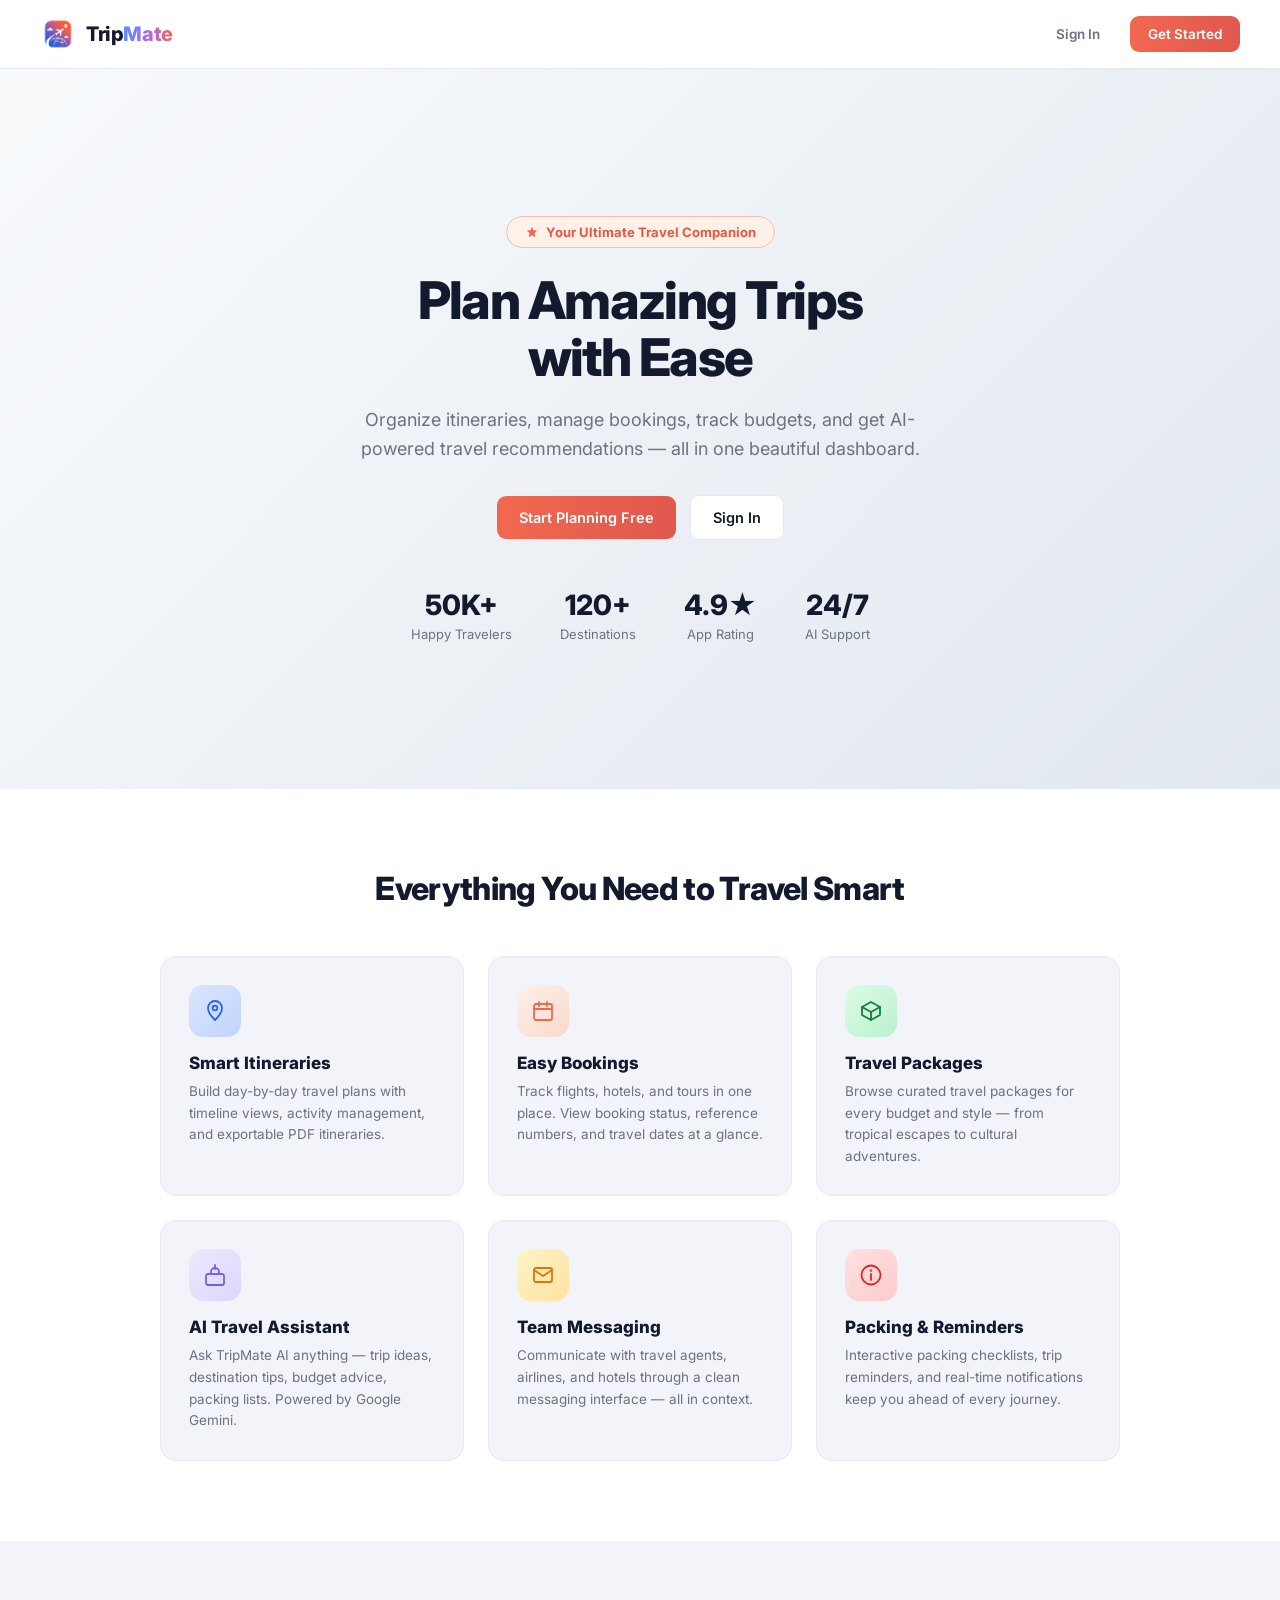
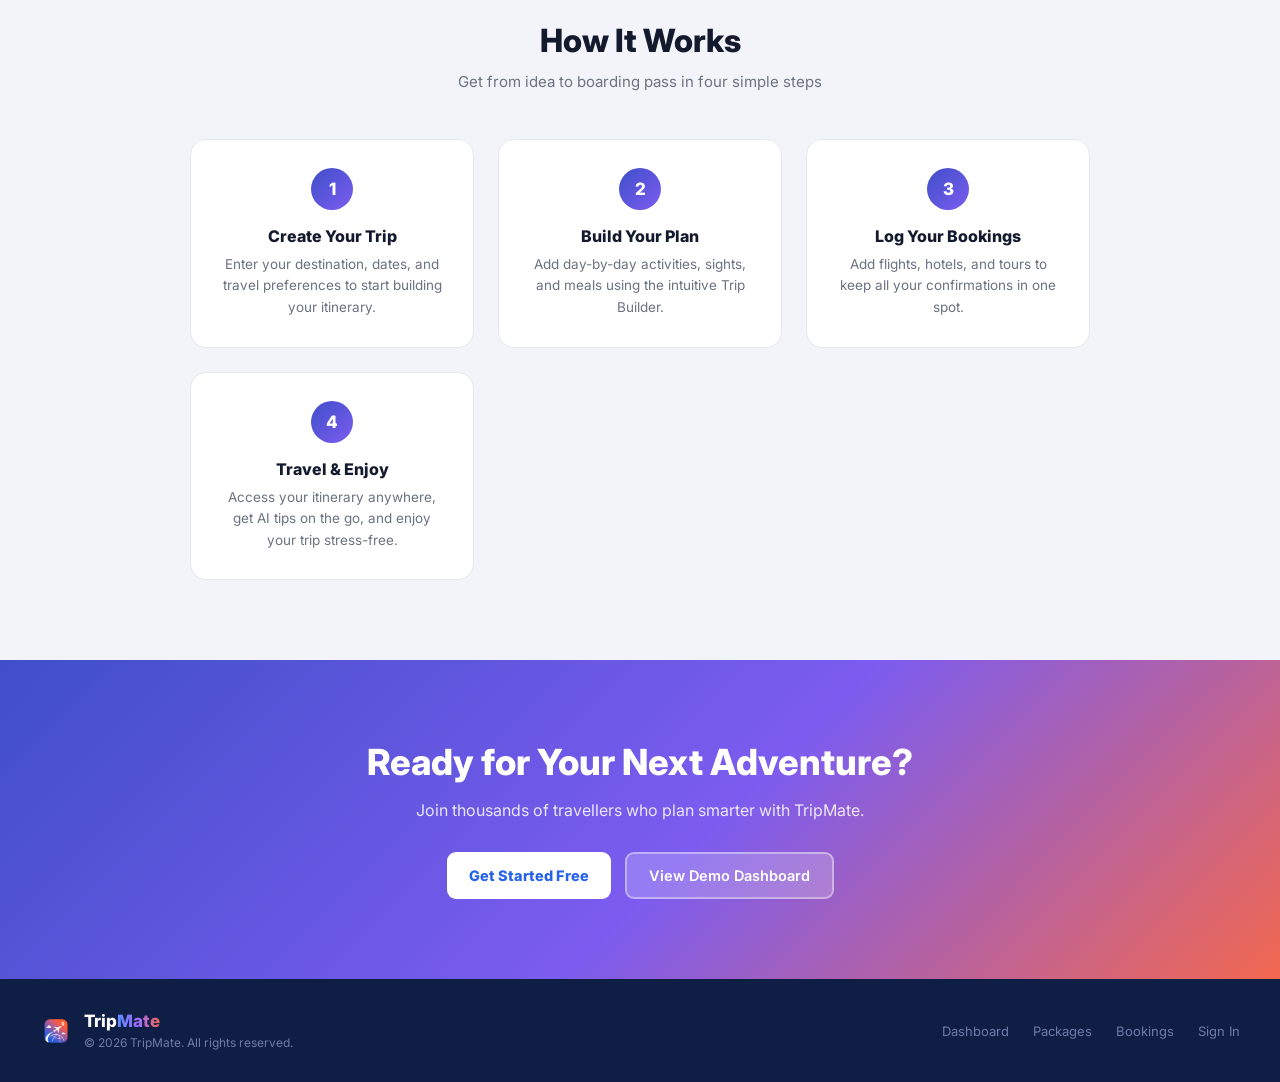
==== commit eebd98a0: "Add files via upload" ====
--- a/index.html
+++ b/index.html
@@ -4,6 +4,7 @@
 <meta charset="UTF-8">
 <meta name="viewport" content="width=device-width, initial-scale=1.0">
 <title>TripMate — Plan Amazing Trips with Ease</title>
+<link rel="icon" type="image/png" href="uploads/avatars/Icon.png">
 <link rel="stylesheet" href="css/styles.css">
 <style>
   body { background: #fff; }
@@ -35,7 +36,7 @@
 <!-- NAV -->
 <nav class="landing-nav">
   <div class="landing-logo">
-    <svg viewBox="0 0 40 40" width="32" height="32"><defs><linearGradient id="lg" x1="0" y1="0" x2="1" y2="1"><stop offset="0" stop-color="#5b8dff"/><stop offset=".5" stop-color="#8b6bf0"/><stop offset="1" stop-color="#f2684f"/></linearGradient></defs><rect width="40" height="40" rx="11" fill="url(#lg)"/><path d="M8 24c4-9 12-13 18-14" stroke="#fff" stroke-width="1.6" fill="none" stroke-linecap="round" opacity=".85"/><circle cx="27" cy="12" r="2.6" fill="#fff"/><path d="M11 25l16-8" stroke="#fff" stroke-width="2.4" stroke-linecap="round"/></svg>
+    <img src="uploads/avatars/Icon.png" alt="TripMate" width="36" height="36" style="border-radius:9px;object-fit:cover;display:block">
     <span><span class="trip">Trip</span><span class="mate">Mate</span></span>
   </div>
   <div style="display:flex;align-items:center;gap:12px">
@@ -155,9 +156,12 @@
 
 <!-- FOOTER -->
 <footer class="landing-footer">
-  <div>
-    <span class="logo-text" style="font-size:17px;font-weight:800"><span class="trip">Trip</span><span class="mate">Mate</span></span>
-    <div style="margin-top:6px;font-size:12px">© 2026 TripMate. All rights reserved.</div>
+  <div style="display:flex;align-items:center;gap:12px">
+    <img src="uploads/avatars/Icon.png" alt="TripMate" width="32" height="32" style="border-radius:8px;object-fit:cover">
+    <div>
+      <span class="logo-text" style="font-size:17px;font-weight:800"><span class="trip">Trip</span><span class="mate">Mate</span></span>
+      <div style="margin-top:4px;font-size:12px">© 2026 TripMate. All rights reserved.</div>
+    </div>
   </div>
   <div style="display:flex;gap:24px;flex-wrap:wrap">
     <a href="dashboard.html" style="color:#6b7ea8;font-size:13px">Dashboard</a>
--- a/css/styles.css
+++ b/css/styles.css
@@ -93,7 +93,7 @@
 }
 .sidebar-help .icon { stroke: var(--coral-500); width: 17px; height: 17px; }
 .sidebar-profile { display: flex; align-items: center; gap: 10px; padding: 0 4px; }
-.sidebar-avatar { width: 34px; height: 34px; border-radius: 50%; background: #2a3768; flex-shrink: 0; display: flex; align-items: center; justify-content: center; color: #fff; font-size: 13px; font-weight: 700; overflow: hidden; }
+.sidebar-avatar { width: 34px; height: 34px; border-radius: 50%; background: linear-gradient(135deg, #3f4fc9, #7c5cf0); flex-shrink: 0; display: flex; align-items: center; justify-content: center; color: #fff; font-size: 13px; font-weight: 700; overflow: hidden; }
 .sidebar-avatar img { width: 100%; height: 100%; object-fit: cover; }
 .sidebar-profile-name { font-size: 13.5px; font-weight: 600; color: #fff; flex: 1; }
 .sidebar-logout {
@@ -739,3 +739,90 @@
 .forgot-back    { display: block; text-align: center; margin-top: 16px; font-size: 13px; color: var(--coral-500); font-weight: 600; }
 .forgot-back:hover { text-decoration: underline; }
 @media (max-width: 768px) { .auth-art { display: none; } .auth-panel { padding: 24px 20px; } .hero-h1 { font-size: 36px; } .hero-section { padding: 60px 24px; } .features-section { padding: 60px 24px; } .landing-nav { padding: 14px 20px; } .landing-footer { padding: 24px 20px; } }
+
+/* ===================================================================
+   HELP MODAL — full styles imported from tripmate/shared/styles.css
+   =================================================================== */
+
+/* FAQ items */
+.faq-item.open .faq-question { background: var(--blue-100); color: var(--blue-600); }
+.faq-chevron { width:20px; height:20px; stroke:var(--text-muted); stroke-width:2; fill:none; transition:all .3s cubic-bezier(.4,0,.2,1); flex-shrink:0; }
+.faq-item.open .faq-chevron { transform:rotate(180deg); stroke:var(--blue-600); }
+.faq-answer { padding:0 24px 24px; color:var(--text-muted); line-height:1.6; font-size:14px; display:none; }
+.faq-item.open .faq-answer { display:block; animation:fadeInDown .3s ease; }
+.faq-answer p { margin:0 0 16px; } .faq-answer p:last-of-type { margin-bottom:20px; }
+.faq-answer ul { margin:16px 0; padding-left:20px; }
+.faq-answer li { margin-bottom:8px; color:var(--text); }
+.faq-answer strong { color:var(--blue-600); font-weight:600; }
+.faq-helpful { display:flex; align-items:center; gap:12px; margin-top:20px; padding-top:16px; border-top:1px solid var(--border); }
+.faq-helpful span { font-size:13px; font-weight:500; color:var(--text-muted); }
+.faq-vote { background:none; border:1px solid var(--border); border-radius:6px; padding:6px 10px; font-size:12px; cursor:pointer; transition:all .2s; }
+.faq-vote:hover { border-color:var(--blue-500); background:var(--blue-100); color:var(--blue-600); }
+.faq-categories { display:flex; flex-direction:column; gap:32px; }
+.faq-category h4 { font-size:18px; font-weight:700; margin:0 0 20px; color:var(--text); display:flex; align-items:center; gap:8px; }
+.faq-category h4::before { content:''; width:4px; height:20px; background:linear-gradient(135deg,var(--blue-500),var(--blue-600)); border-radius:2px; }
+.faq-items { display:flex; flex-direction:column; gap:12px; }
+.faq-item { border:1px solid var(--border); border-radius:12px; overflow:hidden; transition:all .3s cubic-bezier(.4,0,.2,1); background:#fff; }
+.faq-item:hover { box-shadow:0 4px 12px -4px rgba(0,0,0,.1); border-color:#c1d4fd; }
+.faq-item.open { border-color:var(--blue-500); box-shadow:0 8px 25px -8px rgba(59,130,246,.2); }
+.faq-question { display:flex; align-items:center; justify-content:space-between; padding:20px 24px; cursor:pointer; font-weight:600; color:var(--text); font-size:15px; line-height:1.5; transition:all .2s; }
+.faq-search { position:relative; margin-bottom:32px; }
+.faq-search .search-icon { position:absolute; left:16px; top:50%; transform:translateY(-50%); width:20px; height:20px; stroke:var(--text-muted); stroke-width:2; fill:none; }
+.faq-search input { width:100%; padding:16px 16px 16px 48px; border:2px solid var(--border); border-radius:12px; font-size:16px; transition:all .2s; background:var(--bg); font-family:inherit; }
+.faq-search input:focus { outline:none; border-color:var(--blue-500); box-shadow:0 0 0 3px rgba(59,130,246,.1); background:#fff; }
+
+/* Contact method cards */
+.contact-methods { display:grid; grid-template-columns:repeat(auto-fit,minmax(280px,1fr)); gap:20px; margin-bottom:40px; }
+.contact-method-card { display:flex; align-items:center; gap:16px; padding:24px; border:1px solid var(--border); border-radius:16px; transition:all .3s cubic-bezier(.4,0,.2,1); background:#fff; cursor:pointer; }
+.contact-method-card:hover { border-color:var(--blue-500); box-shadow:0 4px 12px -4px rgba(59,130,246,.3); transform:translateY(-1px); }
+.contact-method-icon { width:48px; height:48px; border-radius:12px; background:linear-gradient(135deg,var(--blue-500),var(--blue-600)); display:flex; align-items:center; justify-content:center; flex-shrink:0; }
+.contact-method-icon svg { width:24px; height:24px; stroke:#fff; stroke-width:2; fill:none; }
+.contact-method-content h4 { font-size:16px; font-weight:600; margin:0 0 4px; color:var(--text); }
+.contact-method-content p  { font-size:15px; font-weight:500; margin:0 0 4px; color:var(--blue-600); }
+.contact-response-time { font-size:13px; color:var(--text-muted); }
+
+/* Contact form wrapper */
+.contact-form-wrapper { background:var(--bg); border-radius:16px; padding:32px; border:1px solid var(--border); }
+.contact-form-header { margin-bottom:24px; }
+.contact-form-header h4 { font-size:20px; font-weight:700; margin:0 0 8px; color:var(--text); }
+.contact-form-header p  { margin:0; color:var(--text-muted); font-size:15px; }
+.modern-contact-form { display:flex; flex-direction:column; gap:24px; }
+.form-row { display:grid; grid-template-columns:1fr 1fr; gap:20px; }
+.form-field { display:flex; flex-direction:column; gap:8px; }
+.form-field label { font-size:14px; font-weight:600; color:var(--text); }
+.form-field input, .form-field select, .form-field textarea { padding:14px 16px; border:2px solid var(--border); border-radius:10px; font-size:15px; font-family:inherit; background:#fff; transition:all .2s; resize:vertical; }
+.form-field input:focus, .form-field select:focus, .form-field textarea:focus { outline:none; border-color:var(--blue-500); box-shadow:0 0 0 3px rgba(59,130,246,.1); }
+.message-counter { text-align:right; font-size:12px; color:var(--text-muted); margin-top:4px; }
+.btn-submit { display:flex; align-items:center; justify-content:center; gap:12px; padding:16px 32px; background:linear-gradient(135deg,var(--blue-500),var(--blue-600)); color:#fff; border:none; border-radius:12px; font-size:16px; font-weight:600; cursor:pointer; transition:all .3s cubic-bezier(.4,0,.2,1); min-height:56px; font-family:inherit; }
+.btn-submit:hover:not(:disabled) { transform:translateY(-2px); box-shadow:0 8px 25px -8px rgba(59,130,246,.5); }
+.btn-submit:disabled { opacity:.7; cursor:not-allowed; }
+.submit-icon { width:20px; height:20px; fill:#fff; transition:transform .3s; }
+.submit-icon.spinning { animation:spin 1s linear infinite; }
+
+/* Scrollbar for modal body */
+.help-modal-body::-webkit-scrollbar { width:6px; }
+.help-modal-body::-webkit-scrollbar-track { background:transparent; }
+.help-modal-body::-webkit-scrollbar-thumb { background:var(--border); border-radius:3px; }
+.help-modal-body::-webkit-scrollbar-thumb:hover { background:var(--text-muted); }
+
+/* Extra animations */
+@keyframes fadeInDown { from{opacity:0;transform:translateY(-10px)} to{opacity:1;transform:translateY(0)} }
+
+/* Mobile overrides for help modal */
+@media (max-width: 768px) {
+  .help-modal { width:100vw; height:100vh; max-height:100vh; border-radius:0; margin:0; }
+  .help-modal-header { padding:20px; }
+  .help-modal-title { gap:16px; }
+  .help-icon-wrapper { width:48px; height:48px; }
+  .help-modal-title h2 { font-size:24px; }
+  .help-quick-actions { padding:20px; grid-template-columns:1fr; gap:16px; }
+  .quick-action-item { padding:20px; gap:16px; }
+  .help-section { padding:20px; }
+  .contact-methods { grid-template-columns:1fr; gap:16px; margin-bottom:24px; }
+  .contact-method-card { padding:20px; }
+  .contact-form-wrapper { padding:20px; }
+  .form-row { grid-template-columns:1fr; gap:16px; }
+  .faq-question { padding:16px 20px; font-size:14px; }
+  .faq-answer { padding:0 20px 20px; }
+  .faq-helpful { flex-wrap:wrap; gap:8px; }
+}
